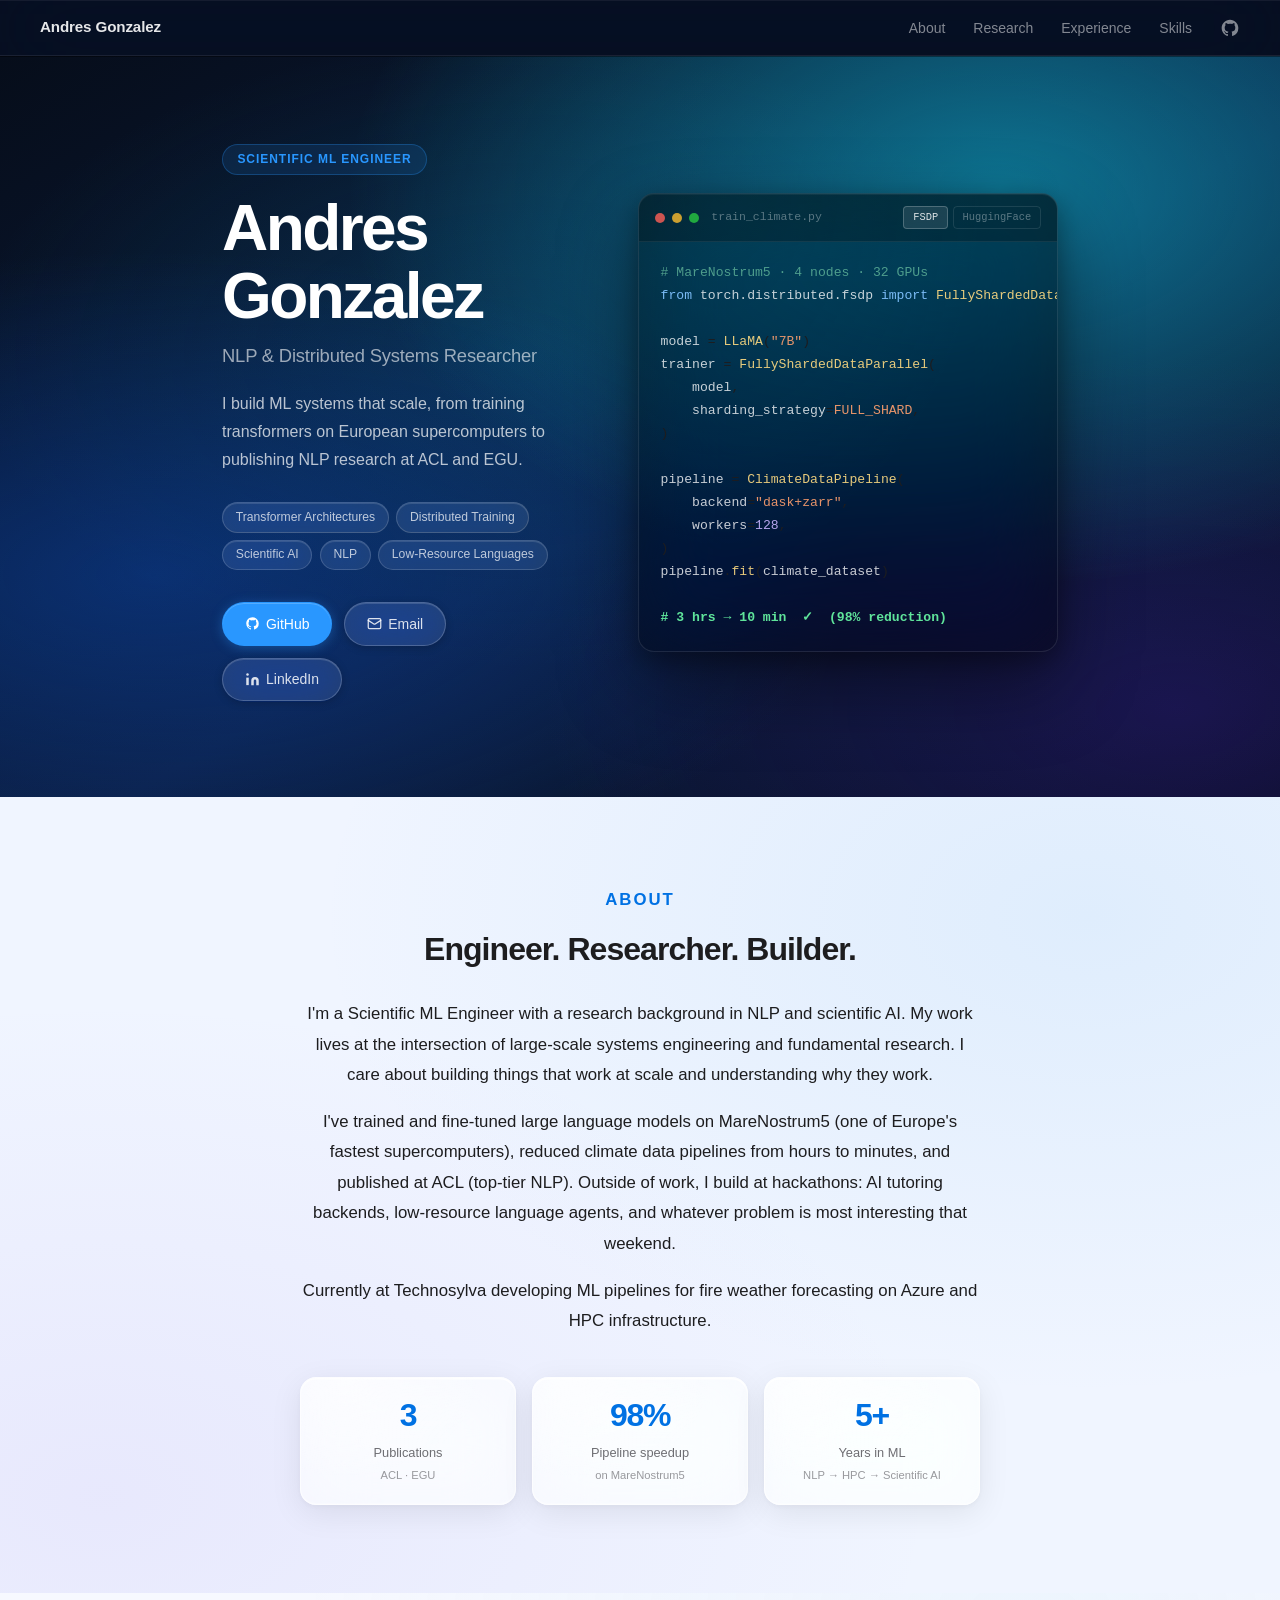
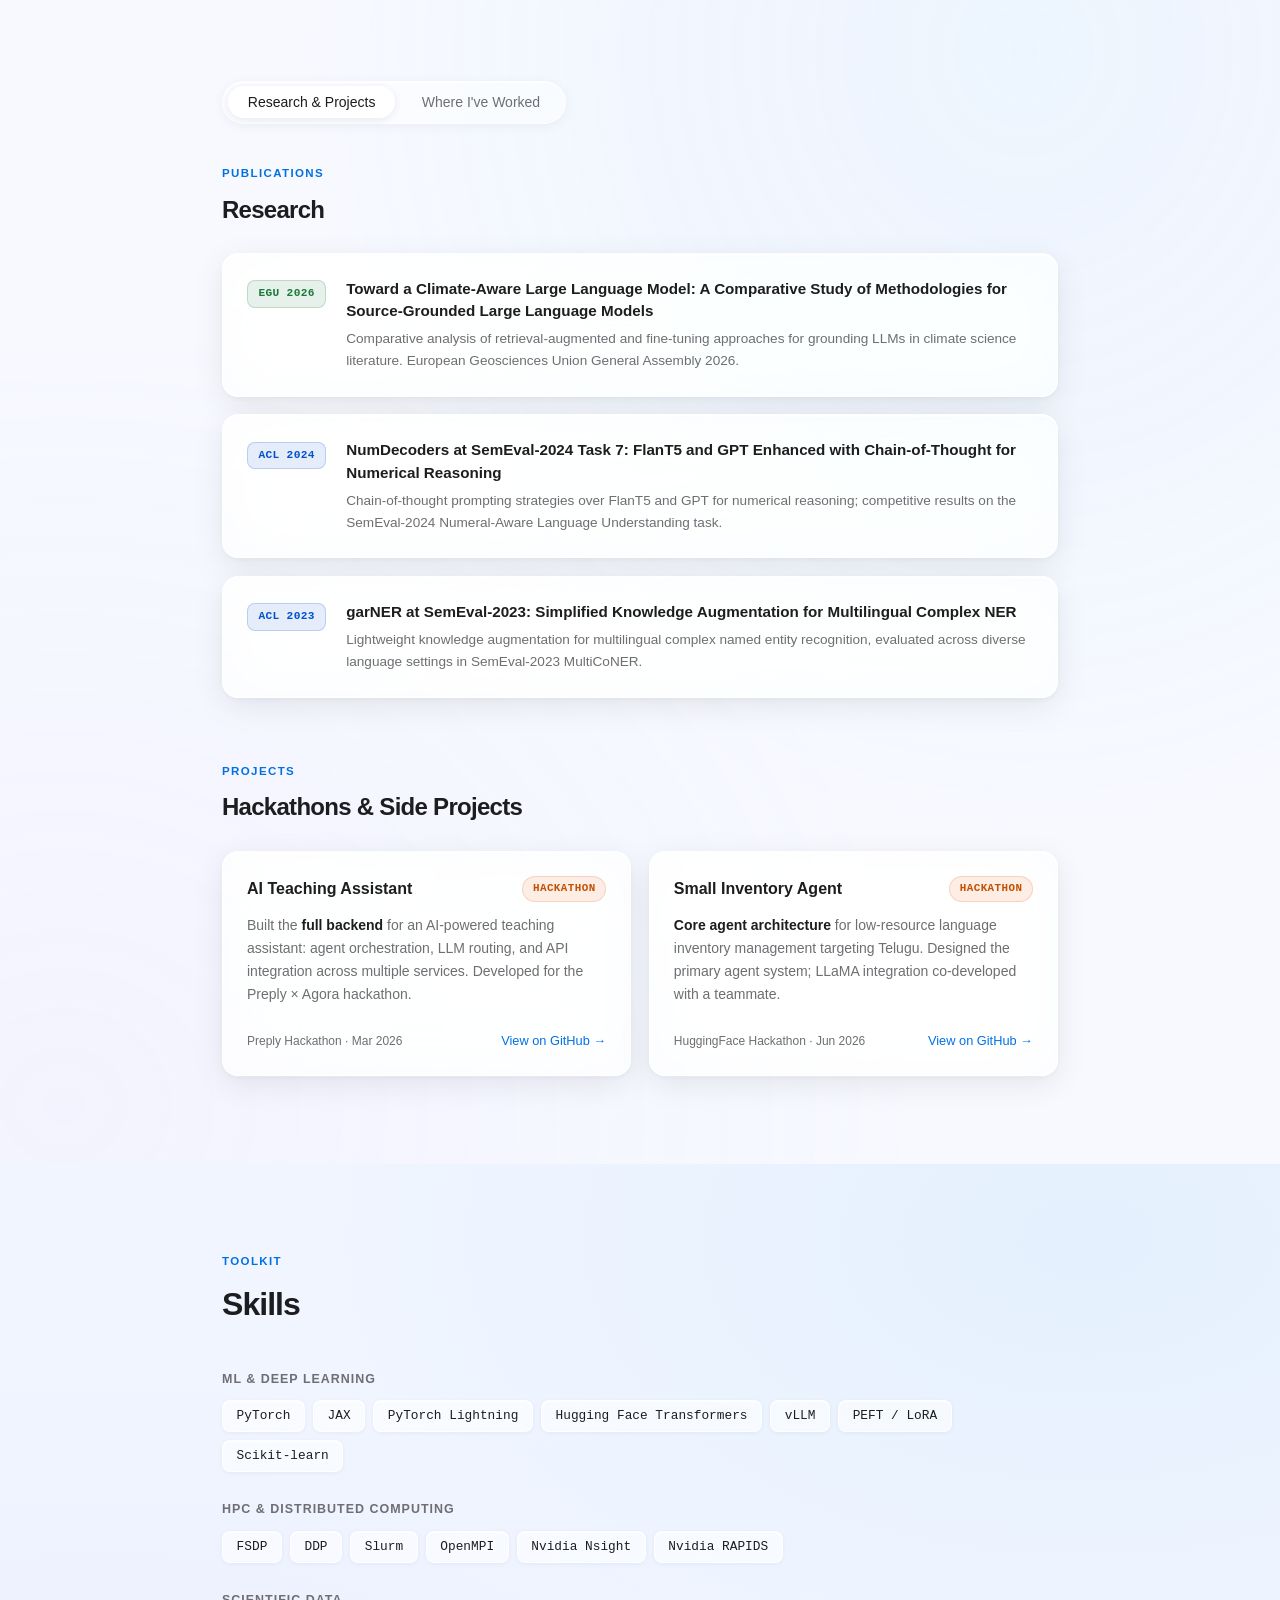
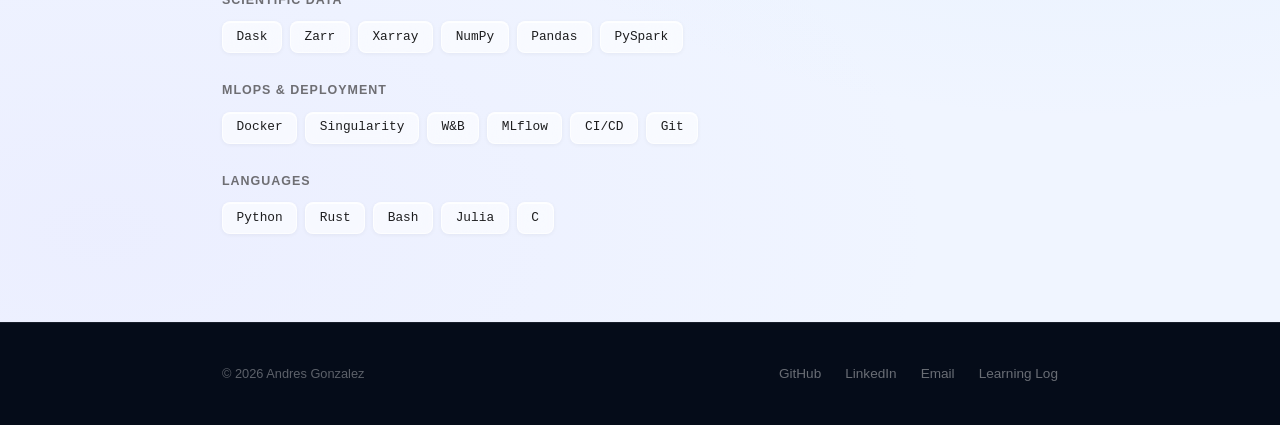
==== index.html @ e752443b "pushed files for newer version" ====
<!DOCTYPE html>
<html lang="en">
<head>
  <meta charset="UTF-8" />
  <meta name="viewport" content="width=device-width, initial-scale=1.0"/>
  <meta name="description" content="Andres Gonzalez, Scientific ML Engineer and NLP Researcher. Transformers, distributed training, and scientific AI."/>
  <title>Andres Gonzalez | ML Engineer &amp; Researcher</title>
  <link rel="stylesheet" href="style.css"/>
</head>
<body>

  <!-- Navigation -->
  <nav id="nav">
    <a href="#" class="nav-brand">Andres Gonzalez</a>
    <ul class="nav-links">
      <li class="hide-mobile"><a href="#about">About</a></li>
      <li class="hide-mobile"><a href="#work" data-tab-target="research">Research</a></li>
      <li class="hide-mobile"><a href="#work" data-tab-target="experience">Experience</a></li>
      <li class="hide-mobile"><a href="#skills">Skills</a></li>
      <li>
        <a href="https://github.com/Zappandy" class="nav-icon" target="_blank" rel="noopener" aria-label="GitHub">
          <svg width="20" height="20" viewBox="0 0 24 24" fill="currentColor" aria-hidden="true">
            <path d="M12 2C6.477 2 2 6.484 2 12.017c0 4.425 2.865 8.18 6.839 9.504.5.092.682-.217.682-.483 0-.237-.008-.868-.013-1.703-2.782.605-3.369-1.343-3.369-1.343-.454-1.158-1.11-1.466-1.11-1.466-.908-.62.069-.608.069-.608 1.003.07 1.531 1.032 1.531 1.032.892 1.53 2.341 1.088 2.91.832.092-.647.35-1.088.636-1.338-2.22-.253-4.555-1.113-4.555-4.951 0-1.093.39-1.988 1.029-2.688-.103-.253-.446-1.272.098-2.65 0 0 .84-.27 2.75 1.026A9.564 9.564 0 0112 6.844c.85.004 1.705.115 2.504.337 1.909-1.296 2.747-1.027 2.747-1.027.546 1.379.202 2.398.1 2.651.64.7 1.028 1.595 1.028 2.688 0 3.848-2.339 4.695-4.566 4.943.359.309.678.92.678 1.855 0 1.338-.012 2.419-.012 2.745 0 .268.18.58.688.482A10.019 10.019 0 0022 12.017C22 6.484 17.522 2 12 2z"/>
          </svg>
        </a>
      </li>
    </ul>
  </nav>

  <!-- Hero — dark, two-column -->
  <section id="hero">
    <div class="container">
      <div class="hero-inner">

        <!-- Left: text content -->
        <div class="hero-content">
          <p class="hero-eyebrow">Scientific ML Engineer</p>
          <h1 class="hero-name">Andres Gonzalez</h1>
          <p class="hero-title">NLP &amp; Distributed Systems Researcher</p>
          <p class="hero-tagline">
            I build ML systems that scale, from training transformers on European supercomputers to publishing NLP research at ACL and EGU.
          </p>
          <div class="interest-tags">
            <span class="interest">Transformer Architectures</span>
            <span class="interest">Distributed Training</span>
            <span class="interest">Scientific AI</span>
            <span class="interest">NLP</span>
            <span class="interest">Low-Resource Languages</span>
          </div>
          <div class="hero-cta">
            <a href="https://github.com/Zappandy" class="btn btn-primary" target="_blank" rel="noopener">
              <svg width="15" height="15" viewBox="0 0 24 24" fill="currentColor" aria-hidden="true">
                <path d="M12 2C6.477 2 2 6.484 2 12.017c0 4.425 2.865 8.18 6.839 9.504.5.092.682-.217.682-.483 0-.237-.008-.868-.013-1.703-2.782.605-3.369-1.343-3.369-1.343-.454-1.158-1.11-1.466-1.11-1.466-.908-.62.069-.608.069-.608 1.003.07 1.531 1.032 1.531 1.032.892 1.53 2.341 1.088 2.91.832.092-.647.35-1.088.636-1.338-2.22-.253-4.555-1.113-4.555-4.951 0-1.093.39-1.988 1.029-2.688-.103-.253-.446-1.272.098-2.65 0 0 .84-.27 2.75 1.026A9.564 9.564 0 0112 6.844c.85.004 1.705.115 2.504.337 1.909-1.296 2.747-1.027 2.747-1.027.546 1.379.202 2.398.1 2.651.64.7 1.028 1.595 1.028 2.688 0 3.848-2.339 4.695-4.566 4.943.359.309.678.92.678 1.855 0 1.338-.012 2.419-.012 2.745 0 .268.18.58.688.482A10.019 10.019 0 0022 12.017C22 6.484 17.522 2 12 2z"/>
              </svg>
              GitHub
            </a>
            <a href="mailto:nanoandres24@hotmail.com" class="btn btn-ghost">
              <svg width="15" height="15" viewBox="0 0 24 24" fill="none" stroke="currentColor" stroke-width="2" stroke-linecap="round" stroke-linejoin="round" aria-hidden="true">
                <rect x="2" y="4" width="20" height="16" rx="2"/>
                <path d="m22 7-8.97 5.7a1.94 1.94 0 0 1-2.06 0L2 7"/>
              </svg>
              Email
            </a>
            <a href="https://www.linkedin.com/in/andres-gonzalez-gongora-4b428613b/" class="btn btn-ghost">
              <svg width="15" height="15" viewBox="0 0 24 24" fill="currentColor" aria-hidden="true">
                <path d="M16 8a6 6 0 0 1 6 6v7h-4v-7a2 2 0 0 0-2-2 2 2 0 0 0-2 2v7h-4v-7a6 6 0 0 1 6-6z"/>
                <rect x="2" y="9" width="4" height="12"/>
                <circle cx="4" cy="4" r="2"/>
              </svg>
              LinkedIn
            </a>
          </div>
        </div>

        <!-- Right: swappable glass code card -->
        <div class="hero-code" aria-hidden="true">
          <div class="code-header">
            <span class="code-dot"></span>
            <span class="code-dot"></span>
            <span class="code-dot"></span>
            <span class="code-filename" id="code-fname">train_climate.py</span>
            <div class="code-switcher">
              <button class="code-tab active" data-snippet="fsdp">FSDP</button>
              <button class="code-tab" data-snippet="hf">HuggingFace</button>
            </div>
          </div>

          <!-- Snippet 1: FSDP distributed training -->
          <div class="code-body code-snippet" id="snippet-fsdp"><span class="c-comment"># MareNostrum5 · 4 nodes · 32 GPUs</span>
<span class="c-kw">from</span> <span class="c-base">torch.distributed.fsdp</span> <span class="c-kw">import</span> <span class="c-fn">FullyShardedDataParallel</span>

<span class="c-base">model</span> = <span class="c-fn">LLaMA</span>(<span class="c-str">"7B"</span>)
<span class="c-base">trainer</span> = <span class="c-fn">FullyShardedDataParallel</span>(
    <span class="c-base">model</span>,
    <span class="c-base">sharding_strategy</span>=<span class="c-str">FULL_SHARD</span>,
)

<span class="c-base">pipeline</span> = <span class="c-fn">ClimateDataPipeline</span>(
    <span class="c-base">backend</span>=<span class="c-str">"dask+zarr"</span>,
    <span class="c-base">workers</span>=<span class="c-num">128</span>,
)
<span class="c-base">pipeline</span>.<span class="c-fn">fit</span>(<span class="c-base">climate_dataset</span>)

<span class="c-metric"># 3 hrs → 10 min  ✓  (98% reduction)</span></div>

          <!-- Snippet 2: HuggingFace NLP fine-tuning -->
          <div class="code-body code-snippet" id="snippet-hf" style="display:none; opacity:0"><span class="c-comment"># SemEval-2024 · ACL 2024</span>
<span class="c-kw">from</span> <span class="c-base">transformers</span> <span class="c-kw">import</span> <span class="c-fn">T5ForConditionalGeneration</span>
<span class="c-kw">from</span> <span class="c-base">peft</span> <span class="c-kw">import</span> <span class="c-fn">LoraConfig</span>, <span class="c-fn">get_peft_model</span>

<span class="c-base">base</span> = <span class="c-fn">T5ForConditionalGeneration</span>.<span class="c-fn">from_pretrained</span>(
    <span class="c-str">"google/flan-t5-large"</span>
)
<span class="c-base">cfg</span> = <span class="c-fn">LoraConfig</span>(<span class="c-base">r</span>=<span class="c-num">16</span>, <span class="c-base">lora_alpha</span>=<span class="c-num">32</span>,
                 <span class="c-base">target_modules</span>=[<span class="c-str">"q"</span>, <span class="c-str">"v"</span>])
<span class="c-base">model</span> = <span class="c-fn">get_peft_model</span>(<span class="c-base">base</span>, <span class="c-base">cfg</span>)

<span class="c-base">trainer</span> = <span class="c-fn">Seq2SeqTrainer</span>(<span class="c-base">model</span>, <span class="c-base">args</span>, <span class="c-base">train</span>)
<span class="c-base">trainer</span>.<span class="c-fn">train</span>()

<span class="c-metric"># LoRA: -61% params, on-par accuracy  ✓</span></div>
        </div>

      </div>
    </div>
  </section>

  <!-- About (centered) -->
  <section id="about">
    <div class="container">
      <p class="section-label">About</p>
      <h2 class="section-title">Engineer. Researcher. Builder.</h2>
      <p>
        I'm a Scientific ML Engineer with a research background in NLP and scientific AI. My work lives at the intersection of large-scale systems engineering and fundamental research. I care about building things that work at scale and understanding why they work.
      </p>
      <p>
        I've trained and fine-tuned large language models on MareNostrum5 (one of Europe's fastest supercomputers), reduced climate data pipelines from hours to minutes, and published at ACL (top-tier NLP). Outside of work, I build at hackathons: AI tutoring backends, low-resource language agents, and whatever problem is most interesting that weekend.
      </p>
      <p>
        Currently at Technosylva developing ML pipelines for fire weather forecasting on Azure and HPC infrastructure.
      </p>

      <div class="stats-row">
        <div class="stat-card">
          <span class="stat-num">3</span>
          <span class="stat-label">Publications<small>ACL · EGU</small></span>
        </div>
        <div class="stat-card">
          <span class="stat-num">98%</span>
          <span class="stat-label">Pipeline speedup<small>on MareNostrum5</small></span>
        </div>
        <div class="stat-card">
          <span class="stat-num">5+</span>
          <span class="stat-label">Years in ML<small>NLP → HPC → Scientific AI</small></span>
        </div>
      </div>
    </div>
  </section>

  <!-- Main tabbed content: Research & Projects | Experience -->
  <section id="work">
    <div class="container">
      <div class="tab-bar">
        <button class="tab-btn active" data-tab="research">Research &amp; Projects</button>
        <button class="tab-btn" data-tab="experience">Where I've Worked</button>
      </div>

      <!-- Research & Projects tab -->
      <div class="tab-pane active" id="tab-research">

        <div class="sub-section">
          <p class="section-label">Publications</p>
          <h2 class="section-title">Research</h2>
          <div class="pub-list">

            <div class="pub-card">
              <span class="pub-venue venue-egu">EGU 2026</span>
              <div class="pub-content">
                <a class="pub-title" href="#" target="_blank" rel="noopener">
                  Toward a Climate-Aware Large Language Model: A Comparative Study of Methodologies for Source-Grounded Large Language Models
                </a>
                <p class="pub-summary">
                  Comparative analysis of retrieval-augmented and fine-tuning approaches for grounding LLMs in climate science literature. European Geosciences Union General Assembly 2026.
                </p>
              </div>
            </div>

            <div class="pub-card">
              <span class="pub-venue venue-acl">ACL 2024</span>
              <div class="pub-content">
                <a class="pub-title" href="https://aclanthology.org/2024.semeval-1.183/" target="_blank" rel="noopener">
                  NumDecoders at SemEval-2024 Task 7: FlanT5 and GPT Enhanced with Chain-of-Thought for Numerical Reasoning
                </a>
                <p class="pub-summary">
                  Chain-of-thought prompting strategies over FlanT5 and GPT for numerical reasoning; competitive results on the SemEval-2024 Numeral-Aware Language Understanding task.
                </p>
              </div>
            </div>

            <div class="pub-card">
              <span class="pub-venue venue-acl">ACL 2023</span>
              <div class="pub-content">
                <a class="pub-title" href="https://aclanthology.org/2023.semeval-1.114/" target="_blank" rel="noopener">
                  garNER at SemEval-2023: Simplified Knowledge Augmentation for Multilingual Complex NER
                </a>
                <p class="pub-summary">
                  Lightweight knowledge augmentation for multilingual complex named entity recognition, evaluated across diverse language settings in SemEval-2023 MultiCoNER.
                </p>
              </div>
            </div>

          </div>
        </div>

        <div class="sub-section">
          <p class="section-label">Projects</p>
          <h2 class="section-title">Hackathons &amp; Side Projects</h2>
          <div class="project-grid">

            <div class="project-card">
              <div class="project-header">
                <span class="project-name">AI Teaching Assistant</span>
                <span class="project-badge">Hackathon</span>
              </div>
              <p class="project-desc">
                Built the <strong>full backend</strong> for an AI-powered teaching assistant: agent orchestration, LLM routing, and API integration across multiple services. Developed for the Preply × Agora hackathon.
              </p>
              <div class="project-footer">
                <span class="project-event">Preply Hackathon · Mar 2026</span>
                <a href="https://github.com/summerdevlin46/preply_agora_hackathon" class="project-link" target="_blank" rel="noopener">
                  View on GitHub →
                </a>
              </div>
            </div>

            <div class="project-card">
              <div class="project-header">
                <span class="project-name">Small Inventory Agent</span>
                <span class="project-badge">Hackathon</span>
              </div>
              <p class="project-desc">
                <strong>Core agent architecture</strong> for low-resource language inventory management targeting Telugu. Designed the primary agent system; LLaMA integration co-developed with a teammate.
              </p>
              <div class="project-footer">
                <span class="project-event">HuggingFace Hackathon · Jun 2026</span>
                <a href="https://github.com/Zappandy/Small_Inventory_Agent" class="project-link" target="_blank" rel="noopener">
                  View on GitHub →
                </a>
              </div>
            </div>

          </div>
        </div>

      </div>

      <!-- Experience tab -->
      <div class="tab-pane" id="tab-experience">
        <p class="section-label">Experience</p>
        <h2 class="section-title">Where I've worked</h2>
        <div class="exp-list">

          <div class="exp-card">
            <div class="exp-header">
              <span class="exp-company">Technosylva</span>
              <span class="exp-dates">May 2026 – Present</span>
            </div>
            <div class="exp-role">Scientific ML Engineer</div>
            <div class="exp-location">Barcelona, Spain (Remote)</div>
            <ul class="exp-bullets">
              <li>Developing ML pipelines for fire weather forecasting on cloud (Azure) and HPC infrastructure.</li>
            </ul>
          </div>

          <div class="exp-card">
            <div class="exp-header">
              <span class="exp-company">Barcelona Supercomputing Center</span>
              <span class="exp-dates">Feb 2024 – May 2026</span>
            </div>
            <div class="exp-role">Research ML Engineer II (Fellow)</div>
            <div class="exp-location">Barcelona, Spain</div>
            <ul class="exp-bullets">
              <li>Developed a graph-based transformer with a modular, Pydantic-validated pipeline for temporal prediction, emphasising reproducible DAG-structured workflows and systematic experimentation.</li>
              <li>Architected terabyte-scale climate data engineering pipeline (Dask, Zarr, OpenMPI) as technical lead, reducing I/O processing time from <strong>3 hours to 10 minutes</strong>.</li>
              <li>Optimized LLaMA-7B fine-tuning using FSDP across a 4-node multi-GPU cluster; profiled with Nvidia Nsight and PyTorch Profiler to resolve inter-node communication bottlenecks.</li>
              <li>Deployed and benchmarked state-of-the-art weather AI models (GraphCast, PanguWeather, AIFS, NeuralGCM) on MareNostrum5; cut evaluation time from <strong>5 hours to 7 minutes</strong> (98% reduction) via Zarr store templates and Slurm array parallelization.</li>
            </ul>
          </div>

          <div class="exp-card">
            <div class="exp-header">
              <span class="exp-company">Orange Innovation Labs (Orange S.A.)</span>
              <span class="exp-dates">Mar 2023 – Nov 2023</span>
            </div>
            <div class="exp-role">R&amp;D ML &amp; NLP Engineer</div>
            <div class="exp-location">Lannion, France</div>
            <ul class="exp-bullets">
              <li>Built NLU/NLG pipeline for a virtual assistant using encoder-decoder transformers for dialogue state tracking, intent recognition, and QA in customer service applications.</li>
              <li>Researched graph-enhanced T5 architectures, integrating RGCN and GAT layers via structural adapters to capture conversational context through dialogue graphs.</li>
              <li>Benchmarked LoRA vs. full fine-tuning for T5-based dialogue systems using CodeCarbon API to quantify energy, cost, and carbon footprint trade-offs.</li>
            </ul>
          </div>

          <div class="exp-card">
            <div class="exp-header">
              <span class="exp-company">University of Malta</span>
              <span class="exp-dates">Nov 2021 – Nov 2022</span>
            </div>
            <div class="exp-role">NLP Research Engineer</div>
            <div class="exp-location">Msida, Malta</div>
            <ul class="exp-bullets">
              <li>Pretrained multilingual BERT on under-resourced languages (Maltese, Faroese) via masked language modeling, achieving strong zero-shot transfer on POS tagging without language-specific fine-tuning.</li>
            </ul>
          </div>

        </div>
      </div>

    </div>
  </section>

  <!-- Skills -->
  <section id="skills">
    <div class="container">
      <p class="section-label">Toolkit</p>
      <h2 class="section-title">Skills</h2>
      <div class="skills-grid">

        <div class="skill-group">
          <p class="skill-group-label">ML &amp; Deep Learning</p>
          <div class="skill-tags">
            <span class="tag">PyTorch</span>
            <span class="tag">JAX</span>
            <span class="tag">PyTorch Lightning</span>
            <span class="tag">Hugging Face Transformers</span>
            <span class="tag">vLLM</span>
            <span class="tag">PEFT / LoRA</span>
            <span class="tag">Scikit-learn</span>
          </div>
        </div>

        <div class="skill-group">
          <p class="skill-group-label">HPC &amp; Distributed Computing</p>
          <div class="skill-tags">
            <span class="tag">FSDP</span>
            <span class="tag">DDP</span>
            <span class="tag">Slurm</span>
            <span class="tag">OpenMPI</span>
            <span class="tag">Nvidia Nsight</span>
            <span class="tag">Nvidia RAPIDS</span>
          </div>
        </div>

        <div class="skill-group">
          <p class="skill-group-label">Scientific Data</p>
          <div class="skill-tags">
            <span class="tag">Dask</span>
            <span class="tag">Zarr</span>
            <span class="tag">Xarray</span>
            <span class="tag">NumPy</span>
            <span class="tag">Pandas</span>
            <span class="tag">PySpark</span>
          </div>
        </div>

        <div class="skill-group">
          <p class="skill-group-label">MLOps &amp; Deployment</p>
          <div class="skill-tags">
            <span class="tag">Docker</span>
            <span class="tag">Singularity</span>
            <span class="tag">W&amp;B</span>
            <span class="tag">MLflow</span>
            <span class="tag">CI/CD</span>
            <span class="tag">Git</span>
          </div>
        </div>

        <div class="skill-group">
          <p class="skill-group-label">Languages</p>
          <div class="skill-tags">
            <span class="tag">Python</span>
            <span class="tag">Rust</span>
            <span class="tag">Bash</span>
            <span class="tag">Julia</span>
            <span class="tag">C</span>
          </div>
        </div>

      </div>
    </div>
  </section>

  <!-- Footer -->
  <footer>
    <div class="container">
      <div class="footer-inner">
        <p class="footer-copy">© 2026 Andres Gonzalez</p>
        <div class="footer-links">
          <a href="https://github.com/Zappandy" target="_blank" rel="noopener">GitHub</a>
          <a href="https://www.linkedin.com/in/andres-gonzalez-gongora-4b428613b/">LinkedIn</a>
          <a href="mailto:nanoandres24@hotmail.com">Email</a>
          <a href="learning/index.html">Learning Log</a>
        </div>
      </div>
    </div>
  </footer>

  <script>
    // Sticky nav shadow
    const nav = document.getElementById('nav');
    window.addEventListener('scroll', () => {
      nav.classList.toggle('scrolled', window.scrollY > 10);
    }, { passive: true });

    // Section tab switching
    document.querySelectorAll('.tab-btn').forEach(btn => {
      btn.addEventListener('click', () => {
        const target = btn.dataset.tab;
        document.querySelectorAll('.tab-btn').forEach(b => b.classList.remove('active'));
        document.querySelectorAll('.tab-pane').forEach(p => p.classList.remove('active'));
        btn.classList.add('active');
        document.getElementById('tab-' + target).classList.add('active');
      });
    });

    // Nav deep-links into a specific tab
    document.querySelectorAll('[data-tab-target]').forEach(link => {
      link.addEventListener('click', e => {
        e.preventDefault();
        const tabName = link.dataset.tabTarget;
        const btn = document.querySelector(`.tab-btn[data-tab="${tabName}"]`);
        if (btn) btn.click();
        document.getElementById('work').scrollIntoView({ behavior: 'smooth' });
      });
    });

    // Code card snippet switcher
    const filenames = { fsdp: 'train_climate.py', hf: 'finetune_t5.py' };
    document.querySelectorAll('.code-tab').forEach(btn => {
      btn.addEventListener('click', () => {
        if (btn.classList.contains('active')) return;
        const target = btn.dataset.snippet;
        const current = document.querySelector('.code-snippet:not([style*="display: none"]):not([style*="display:none"])');

        // Fade out current
        if (current) { current.style.opacity = '0'; }

        document.querySelectorAll('.code-tab').forEach(b => b.classList.remove('active'));
        btn.classList.add('active');
        document.getElementById('code-fname').textContent = filenames[target];

        setTimeout(() => {
          document.querySelectorAll('.code-snippet').forEach(s => {
            s.style.display = 'none';
            s.style.opacity = '0';
          });
          const next = document.getElementById('snippet-' + target);
          next.style.display = 'block';
          requestAnimationFrame(() => {
            requestAnimationFrame(() => { next.style.opacity = '1'; });
          });
        }, 160);
      });
    });
  </script>

</body>
</html>
---- style.css ----
/* ============================================================
   Design tokens
   ============================================================ */
:root {
  --text: #1d1d1f;
  --muted: #6e6e73;
  --accent: #2997ff;
  --accent-dark: #0071e3;
  --border-light: rgba(255, 255, 255, 0.55);
  --font: -apple-system, BlinkMacSystemFont, "Segoe UI", Roboto, sans-serif;
  --mono: "SF Mono", "Fira Code", "Fira Mono", monospace;
  --radius: 16px;
  --radius-pill: 980px;
  --max-w: 900px;
  --nav-h: 56px;

  /* Liquid Glass — light context */
  --glass-bg: rgba(255, 255, 255, 0.58);
  --glass-border: rgba(255, 255, 255, 0.65);
  --glass-blur: blur(32px) saturate(180%) brightness(1.04);
  --glass-shadow:
    0 8px 32px rgba(0, 0, 0, 0.08),
    0 2px 6px rgba(0, 0, 0, 0.04),
    inset 0 1.5px 0 rgba(255, 255, 255, 0.85),
    inset 0 -1px 0 rgba(255, 255, 255, 0.25);
  --glass-shadow-hover:
    0 16px 48px rgba(0, 0, 0, 0.12),
    0 4px 12px rgba(0, 0, 0, 0.06),
    inset 0 1.5px 0 rgba(255, 255, 255, 0.9),
    inset 0 -1px 0 rgba(255, 255, 255, 0.3);
}

/* ============================================================
   Reset
   ============================================================ */
*, *::before, *::after {
  box-sizing: border-box;
  margin: 0;
  padding: 0;
}

html {
  scroll-behavior: smooth;
  scroll-padding-top: calc(var(--nav-h) + 1.5rem);
}

body {
  font-family: var(--font);
  color: var(--text);
  background: #060d1a;
  line-height: 1.6;
  -webkit-font-smoothing: antialiased;
}

/* ============================================================
   Navigation — dark glass
   ============================================================ */
nav {
  position: sticky;
  top: 0;
  z-index: 200;
  height: var(--nav-h);
  display: flex;
  align-items: center;
  justify-content: space-between;
  padding: 0 2.5rem;
  background: rgba(8, 16, 36, 0.7);
  backdrop-filter: blur(40px) saturate(180%) brightness(1.1);
  -webkit-backdrop-filter: blur(40px) saturate(180%) brightness(1.1);
  border-bottom: 1px solid rgba(255, 255, 255, 0.08);
  box-shadow:
    0 1px 0 rgba(0, 0, 0, 0.4),
    inset 0 1px 0 rgba(255, 255, 255, 0.06);
  transition: box-shadow 0.3s;
}

nav.scrolled {
  box-shadow:
    0 8px 32px rgba(0, 0, 0, 0.4),
    inset 0 1px 0 rgba(255, 255, 255, 0.07);
}

.nav-brand {
  font-size: 0.95rem;
  font-weight: 600;
  color: rgba(255, 255, 255, 0.9);
  text-decoration: none;
  letter-spacing: -0.01em;
}

.nav-links {
  display: flex;
  align-items: center;
  gap: 1.75rem;
  list-style: none;
}

.nav-links a {
  font-size: 0.875rem;
  color: rgba(255, 255, 255, 0.5);
  text-decoration: none;
  transition: color 0.2s;
}

.nav-links a:hover {
  color: rgba(255, 255, 255, 0.9);
}

.nav-icon {
  display: flex;
  align-items: center;
  color: rgba(255, 255, 255, 0.5);
  transition: color 0.2s;
}

.nav-icon:hover {
  color: rgba(255, 255, 255, 0.9);
}

/* ============================================================
   Layout helpers
   ============================================================ */
.container {
  max-width: var(--max-w);
  margin: 0 auto;
  padding: 0 2rem;
}

section {
  padding: 5.5rem 0;
}

.section-label {
  font-size: 0.72rem;
  font-weight: 600;
  text-transform: uppercase;
  letter-spacing: 0.12em;
  color: var(--accent);
  margin-bottom: 0.5rem;
}

.section-title {
  font-size: 2rem;
  font-weight: 700;
  letter-spacing: -0.03em;
  color: var(--text);
  margin-bottom: 2.5rem;
}

/* ============================================================
   Hero — dark, iOS 26 wallpaper aesthetic, two-column
   ============================================================ */
#hero {
  padding: 5.5rem 0 6rem;
  position: relative;
  overflow: hidden;
  background:
    radial-gradient(ellipse at 78% 18%, rgba(14, 164, 192, 0.65) 0%, transparent 46%),
    radial-gradient(ellipse at 12% 70%, rgba(10, 70, 170, 0.5) 0%, transparent 44%),
    radial-gradient(ellipse at 92% 88%, rgba(60, 30, 160, 0.35) 0%, transparent 38%),
    radial-gradient(ellipse at 40% 40%, rgba(8, 100, 140, 0.3) 0%, transparent 50%),
    linear-gradient(150deg, #060d1a 0%, #0c1e42 55%, #060d1a 100%);
}

.hero-inner {
  display: grid;
  grid-template-columns: 1fr 420px;
  gap: 4rem;
  align-items: center;
}

.hero-content {
  text-align: left;
}

.hero-eyebrow {
  display: inline-flex;
  align-items: center;
  gap: 0.4rem;
  font-size: 0.75rem;
  font-weight: 600;
  color: var(--accent);
  letter-spacing: 0.08em;
  text-transform: uppercase;
  padding: 0.3rem 0.9rem;
  background: rgba(41, 151, 255, 0.12);
  border: 1px solid rgba(41, 151, 255, 0.28);
  border-radius: var(--radius-pill);
  backdrop-filter: blur(12px);
  -webkit-backdrop-filter: blur(12px);
  margin-bottom: 1.25rem;
}

.hero-name {
  font-size: clamp(2.6rem, 5.5vw, 4rem);
  font-weight: 800;
  letter-spacing: -0.04em;
  line-height: 1.06;
  color: #ffffff;
  margin-bottom: 0.65rem;
}

.hero-title {
  font-size: 1.15rem;
  font-weight: 400;
  color: rgba(255, 255, 255, 0.6);
  margin-bottom: 1.25rem;
  letter-spacing: -0.01em;
}

.hero-tagline {
  font-size: 1rem;
  color: rgba(255, 255, 255, 0.72);
  max-width: 480px;
  margin-bottom: 1.75rem;
  line-height: 1.75;
}

/* Research interest tags — glass on dark */
.interest-tags {
  display: flex;
  flex-wrap: wrap;
  gap: 0.45rem;
  margin-bottom: 2rem;
}

.interest {
  display: inline-block;
  padding: 0.28rem 0.8rem;
  background: rgba(255, 255, 255, 0.09);
  border: 1px solid rgba(255, 255, 255, 0.16);
  border-radius: var(--radius-pill);
  backdrop-filter: blur(16px) saturate(140%);
  -webkit-backdrop-filter: blur(16px) saturate(140%);
  box-shadow: inset 0 1px 0 rgba(255, 255, 255, 0.12);
  font-size: 0.76rem;
  color: rgba(255, 255, 255, 0.72);
  font-weight: 500;
  transition: all 0.2s;
}

.interest:hover {
  background: rgba(255, 255, 255, 0.15);
  color: rgba(255, 255, 255, 0.95);
  border-color: rgba(255, 255, 255, 0.28);
}

/* Hero CTA */
.hero-cta {
  display: flex;
  flex-wrap: wrap;
  gap: 0.75rem;
  align-items: center;
}

/* ============================================================
   Code card (hero right column)
   ============================================================ */
.hero-code {
  position: relative;
  background: rgba(0, 0, 0, 0.45);
  backdrop-filter: blur(40px) saturate(150%);
  -webkit-backdrop-filter: blur(40px) saturate(150%);
  border: 1px solid rgba(255, 255, 255, 0.1);
  border-radius: var(--radius);
  overflow: hidden;
  box-shadow:
    0 32px 80px rgba(0, 0, 0, 0.45),
    0 8px 24px rgba(0, 0, 0, 0.3),
    inset 0 1px 0 rgba(255, 255, 255, 0.08);
}

.hero-code::before {
  content: '';
  position: absolute;
  inset: 0;
  background: radial-gradient(ellipse at 20% 0%, rgba(14, 164, 192, 0.12) 0%, transparent 55%);
  pointer-events: none;
}

.code-header {
  display: flex;
  align-items: center;
  gap: 0.45rem;
  padding: 0.75rem 1rem;
  border-bottom: 1px solid rgba(255, 255, 255, 0.07);
  background: rgba(0, 0, 0, 0.25);
  position: relative;
  z-index: 1;
}

.code-dot {
  width: 10px;
  height: 10px;
  border-radius: 50%;
}

.code-dot:nth-child(1) { background: rgba(255, 95, 87, 0.8); }
.code-dot:nth-child(2) { background: rgba(255, 189, 46, 0.8); }
.code-dot:nth-child(3) { background: rgba(40, 200, 64, 0.8); }

.code-filename {
  font-family: var(--mono);
  font-size: 0.72rem;
  color: rgba(255, 255, 255, 0.35);
  margin-left: 0.3rem;
  transition: opacity 0.16s ease;
}

.code-switcher {
  margin-left: auto;
  display: flex;
  gap: 0.3rem;
}

.code-tab {
  padding: 0.18rem 0.55rem;
  border: 1px solid rgba(255, 255, 255, 0.1);
  background: transparent;
  color: rgba(255, 255, 255, 0.35);
  font-family: var(--mono);
  font-size: 0.65rem;
  border-radius: 4px;
  cursor: pointer;
  transition: all 0.18s ease;
  line-height: 1.5;
}

.code-tab:hover {
  color: rgba(255, 255, 255, 0.65);
  border-color: rgba(255, 255, 255, 0.2);
}

.code-tab.active {
  background: rgba(255, 255, 255, 0.1);
  color: rgba(255, 255, 255, 0.85);
  border-color: rgba(255, 255, 255, 0.22);
}

.code-snippet {
  transition: opacity 0.16s ease;
}

.code-body {
  padding: 1.25rem 1.35rem 1.35rem;
  font-family: var(--mono);
  font-size: 0.82rem;
  line-height: 1.75;
  white-space: pre;
  overflow-x: auto;
  position: relative;
  z-index: 1;
}

.c-comment { color: rgba(120, 210, 170, 0.65); }
.c-kw      { color: rgba(130, 195, 255, 0.95); }
.c-fn      { color: rgba(255, 220, 130, 0.9); }
.c-str     { color: rgba(255, 160, 110, 0.9); }
.c-num     { color: rgba(200, 180, 255, 0.9); }
.c-base    { color: rgba(255, 255, 255, 0.78); }
.c-metric  { color: rgba(100, 240, 160, 0.95); font-weight: 600; }

/* ============================================================
   Buttons
   ============================================================ */
.btn {
  display: inline-flex;
  align-items: center;
  gap: 0.4rem;
  padding: 0.6rem 1.35rem;
  border-radius: var(--radius-pill);
  font-size: 0.875rem;
  font-weight: 500;
  text-decoration: none;
  transition: all 0.22s cubic-bezier(0.34, 1.2, 0.64, 1);
  cursor: pointer;
}

.btn-primary {
  background: var(--accent);
  color: #ffffff;
  border: 1px solid rgba(41, 151, 255, 0.5);
  box-shadow:
    0 2px 12px rgba(41, 151, 255, 0.35),
    inset 0 1px 0 rgba(255, 255, 255, 0.2);
}

.btn-primary:hover {
  background: #3aa3ff;
  box-shadow:
    0 6px 20px rgba(41, 151, 255, 0.45),
    inset 0 1px 0 rgba(255, 255, 255, 0.25);
  transform: translateY(-1px);
}

.btn-ghost {
  background: rgba(255, 255, 255, 0.1);
  border: 1px solid rgba(255, 255, 255, 0.2);
  color: rgba(255, 255, 255, 0.85);
  backdrop-filter: blur(20px) saturate(160%);
  -webkit-backdrop-filter: blur(20px) saturate(160%);
  box-shadow:
    0 2px 8px rgba(0, 0, 0, 0.2),
    inset 0 1px 0 rgba(255, 255, 255, 0.14);
}

.btn-ghost:hover {
  background: rgba(255, 255, 255, 0.18);
  border-color: rgba(255, 255, 255, 0.32);
  transform: translateY(-1px);
}

/* ============================================================
   About — light section, centered
   ============================================================ */
#about {
  text-align: center;
  background:
    radial-gradient(ellipse at 85% 15%, rgba(99, 179, 237, 0.12) 0%, transparent 50%),
    radial-gradient(ellipse at 8% 88%, rgba(159, 122, 234, 0.1) 0%, transparent 50%),
    #f0f5ff;
}

#about .section-label {
  color: var(--accent-dark);
}

#about .section-title {
  margin-bottom: 1.5rem;
}

#about p {
  font-size: 1.05rem;
  line-height: 1.82;
  color: var(--text);
  max-width: 680px;
  margin-left: auto;
  margin-right: auto;
}

#about p + p {
  margin-top: 1rem;
}

/* Stats row */
.stats-row {
  display: grid;
  grid-template-columns: repeat(3, 1fr);
  gap: 1rem;
  margin-top: 2.5rem;
  max-width: 680px;
  margin-left: auto;
  margin-right: auto;
}

.stat-card {
  position: relative;
  overflow: hidden;
  background: var(--glass-bg);
  backdrop-filter: var(--glass-blur);
  -webkit-backdrop-filter: var(--glass-blur);
  border: 1px solid var(--glass-border);
  border-radius: var(--radius);
  box-shadow: var(--glass-shadow);
  padding: 1.25rem 1rem;
  text-align: center;
  transition: box-shadow 0.3s ease, transform 0.3s cubic-bezier(0.34, 1.2, 0.64, 1);
}

.stat-card::before {
  content: '';
  position: absolute;
  inset: 0;
  background: radial-gradient(ellipse at 20% 0%, rgba(255, 255, 255, 0.55) 0%, transparent 55%);
  pointer-events: none;
  border-radius: inherit;
}

.stat-card:hover {
  box-shadow: var(--glass-shadow-hover);
  transform: translateY(-2px);
}

.stat-card > * { position: relative; z-index: 1; }

.stat-num {
  display: block;
  font-size: 2rem;
  font-weight: 800;
  letter-spacing: -0.04em;
  color: var(--accent-dark);
  line-height: 1.1;
  margin-bottom: 0.4rem;
}

.stat-label {
  font-size: 0.8rem;
  color: var(--muted);
  line-height: 1.45;
}

.stat-label small {
  display: block;
  font-size: 0.7rem;
  color: rgba(110, 110, 115, 0.7);
  margin-top: 0.15rem;
}

/* ============================================================
   Tabs
   ============================================================ */
#work {
  background:
    radial-gradient(ellipse at 80% 5%, rgba(144, 205, 244, 0.1) 0%, transparent 50%),
    radial-gradient(ellipse at 5% 95%, rgba(196, 181, 253, 0.08) 0%, transparent 50%),
    #f7f9ff;
}

#work .section-label {
  color: var(--accent-dark);
}

.tab-bar {
  display: flex;
  gap: 0.4rem;
  margin-bottom: 2.5rem;
  background: rgba(255, 255, 255, 0.5);
  backdrop-filter: blur(20px) saturate(160%);
  -webkit-backdrop-filter: blur(20px) saturate(160%);
  border: 1px solid rgba(255, 255, 255, 0.65);
  border-radius: var(--radius-pill);
  padding: 0.3rem;
  box-shadow:
    0 2px 12px rgba(0, 0, 0, 0.05),
    inset 0 1px 0 rgba(255, 255, 255, 0.85);
  width: fit-content;
}

.tab-btn {
  padding: 0.5rem 1.25rem;
  border: none;
  background: transparent;
  font-family: var(--font);
  font-size: 0.875rem;
  font-weight: 500;
  color: var(--muted);
  cursor: pointer;
  border-radius: var(--radius-pill);
  transition: all 0.22s cubic-bezier(0.34, 1.2, 0.64, 1);
}

.tab-btn:hover {
  color: var(--text);
}

.tab-btn.active {
  background: rgba(255, 255, 255, 0.88);
  color: var(--text);
  box-shadow:
    0 2px 8px rgba(0, 0, 0, 0.08),
    inset 0 1px 0 rgba(255, 255, 255, 0.95);
}

.tab-pane { display: none; }
.tab-pane.active { display: block; }

.sub-section { margin-bottom: 4rem; }
.sub-section:last-child { margin-bottom: 0; }
.sub-section .section-title { font-size: 1.5rem; margin-bottom: 1.5rem; }

/* ============================================================
   Shared glass card base
   ============================================================ */
.glass-card {
  position: relative;
  overflow: hidden;
  background: var(--glass-bg);
  backdrop-filter: var(--glass-blur);
  -webkit-backdrop-filter: var(--glass-blur);
  border: 1px solid var(--glass-border);
  border-radius: var(--radius);
  box-shadow: var(--glass-shadow);
  transition: box-shadow 0.3s ease, transform 0.3s cubic-bezier(0.34, 1.2, 0.64, 1);
}

.glass-card::before {
  content: '';
  position: absolute;
  inset: 0;
  background: radial-gradient(ellipse at 18% 0%, rgba(255, 255, 255, 0.5) 0%, transparent 52%);
  pointer-events: none;
  border-radius: inherit;
}

.glass-card:hover {
  box-shadow: var(--glass-shadow-hover);
  transform: translateY(-2px);
}

.glass-card > * { position: relative; z-index: 1; }

/* ============================================================
   Experience cards
   ============================================================ */
.exp-list {
  display: flex;
  flex-direction: column;
  gap: 1.25rem;
}

.exp-card {
  position: relative;
  overflow: hidden;
  background: var(--glass-bg);
  backdrop-filter: var(--glass-blur);
  -webkit-backdrop-filter: var(--glass-blur);
  border: 1px solid var(--glass-border);
  border-radius: var(--radius);
  box-shadow: var(--glass-shadow);
  padding: 1.75rem;
  transition: box-shadow 0.3s ease, transform 0.3s cubic-bezier(0.34, 1.2, 0.64, 1);
}

.exp-card::before {
  content: '';
  position: absolute;
  inset: 0;
  background: radial-gradient(ellipse at 18% 0%, rgba(255, 255, 255, 0.5) 0%, transparent 52%);
  pointer-events: none;
  border-radius: inherit;
}

.exp-card:hover {
  box-shadow: var(--glass-shadow-hover);
  transform: translateY(-2px);
}

.exp-card > * { position: relative; z-index: 1; }

.exp-header {
  display: flex;
  justify-content: space-between;
  align-items: flex-start;
  gap: 1rem;
  margin-bottom: 0.2rem;
}

.exp-company {
  font-size: 1rem;
  font-weight: 700;
  color: var(--text);
}

.exp-dates {
  font-size: 0.78rem;
  color: var(--muted);
  font-family: var(--mono);
  white-space: nowrap;
  padding-top: 0.1rem;
}

.exp-role {
  font-size: 0.9rem;
  color: var(--accent-dark);
  font-weight: 500;
  margin-bottom: 0.15rem;
}

.exp-location {
  font-size: 0.8rem;
  color: var(--muted);
  margin-bottom: 1rem;
}

.exp-bullets {
  list-style: none;
  display: flex;
  flex-direction: column;
  gap: 0.5rem;
}

.exp-bullets li {
  font-size: 0.9rem;
  line-height: 1.65;
  color: var(--text);
  padding-left: 1.1rem;
  position: relative;
}

.exp-bullets li::before {
  content: "›";
  position: absolute;
  left: 0;
  color: var(--accent-dark);
  font-weight: 700;
}

/* ============================================================
   Publication cards
   ============================================================ */
.pub-list {
  display: flex;
  flex-direction: column;
  gap: 1.1rem;
}

.pub-card {
  position: relative;
  overflow: hidden;
  background: var(--glass-bg);
  backdrop-filter: var(--glass-blur);
  -webkit-backdrop-filter: var(--glass-blur);
  border: 1px solid var(--glass-border);
  border-radius: var(--radius);
  box-shadow: var(--glass-shadow);
  padding: 1.5rem;
  display: flex;
  gap: 1.25rem;
  align-items: flex-start;
  transition: box-shadow 0.3s ease, transform 0.3s cubic-bezier(0.34, 1.2, 0.64, 1);
}

.pub-card::before {
  content: '';
  position: absolute;
  inset: 0;
  background: radial-gradient(ellipse at 18% 0%, rgba(255, 255, 255, 0.5) 0%, transparent 52%);
  pointer-events: none;
  border-radius: inherit;
}

.pub-card:hover {
  box-shadow: var(--glass-shadow-hover);
  transform: translateY(-2px);
}

.pub-card > * { position: relative; z-index: 1; }

.pub-venue {
  flex-shrink: 0;
  padding: 0.3rem 0.65rem;
  border-radius: 8px;
  font-size: 0.7rem;
  font-weight: 700;
  font-family: var(--mono);
  letter-spacing: 0.03em;
  text-transform: uppercase;
  line-height: 1.4;
  margin-top: 0.15rem;
  backdrop-filter: blur(8px);
  -webkit-backdrop-filter: blur(8px);
}

.venue-acl {
  background: rgba(0, 82, 204, 0.1);
  color: #0052cc;
  border: 1px solid rgba(0, 82, 204, 0.2);
}

.venue-egu {
  background: rgba(26, 122, 58, 0.1);
  color: #1a7a3a;
  border: 1px solid rgba(26, 122, 58, 0.2);
}

.pub-title {
  font-size: 0.95rem;
  font-weight: 600;
  color: var(--text);
  line-height: 1.45;
  margin-bottom: 0.4rem;
  text-decoration: none;
  display: block;
  transition: color 0.2s;
}

.pub-title:hover { color: var(--accent-dark); }

.pub-summary {
  font-size: 0.85rem;
  color: var(--muted);
  line-height: 1.6;
}

/* ============================================================
   Project cards
   ============================================================ */
.project-grid {
  display: grid;
  grid-template-columns: repeat(auto-fit, minmax(300px, 1fr));
  gap: 1.1rem;
}

.project-card {
  position: relative;
  overflow: hidden;
  background: var(--glass-bg);
  backdrop-filter: var(--glass-blur);
  -webkit-backdrop-filter: var(--glass-blur);
  border: 1px solid var(--glass-border);
  border-radius: var(--radius);
  box-shadow: var(--glass-shadow);
  padding: 1.5rem;
  display: flex;
  flex-direction: column;
  gap: 0.75rem;
  transition: box-shadow 0.3s ease, transform 0.3s cubic-bezier(0.34, 1.2, 0.64, 1);
}

.project-card::before {
  content: '';
  position: absolute;
  inset: 0;
  background: radial-gradient(ellipse at 18% 0%, rgba(255, 255, 255, 0.5) 0%, transparent 52%);
  pointer-events: none;
  border-radius: inherit;
}

.project-card:hover {
  box-shadow: var(--glass-shadow-hover);
  transform: translateY(-3px);
}

.project-card > * { position: relative; z-index: 1; }

.project-header {
  display: flex;
  justify-content: space-between;
  align-items: flex-start;
}

.project-name {
  font-size: 1rem;
  font-weight: 700;
  color: var(--text);
}

.project-badge {
  font-size: 0.68rem;
  font-weight: 700;
  padding: 0.2rem 0.6rem;
  border-radius: var(--radius-pill);
  background: rgba(230, 81, 0, 0.1);
  color: #c45000;
  border: 1px solid rgba(230, 81, 0, 0.18);
  font-family: var(--mono);
  text-transform: uppercase;
  letter-spacing: 0.04em;
}

.project-desc {
  font-size: 0.875rem;
  color: var(--muted);
  line-height: 1.65;
  flex: 1;
}

.project-desc strong {
  color: var(--text);
  font-weight: 600;
}

.project-footer {
  display: flex;
  align-items: center;
  justify-content: space-between;
  padding-top: 0.75rem;
  border-top: 1px solid rgba(255, 255, 255, 0.5);
}

.project-event {
  font-size: 0.75rem;
  color: var(--muted);
}

.project-link {
  font-size: 0.8rem;
  color: var(--accent-dark);
  text-decoration: none;
  font-weight: 500;
  transition: opacity 0.2s;
}

.project-link:hover { opacity: 0.75; }

/* ============================================================
   Skills
   ============================================================ */
#skills {
  background:
    radial-gradient(ellipse at 85% 10%, rgba(144, 205, 244, 0.12) 0%, transparent 50%),
    radial-gradient(ellipse at 8% 88%, rgba(196, 181, 253, 0.1) 0%, transparent 50%),
    #f0f5ff;
}

#skills .section-label { color: var(--accent-dark); }

.skills-grid {
  display: flex;
  flex-direction: column;
  gap: 1.75rem;
}

.skill-group-label {
  font-size: 0.78rem;
  font-weight: 600;
  color: var(--muted);
  text-transform: uppercase;
  letter-spacing: 0.08em;
  margin-bottom: 0.65rem;
}

.skill-tags {
  display: flex;
  flex-wrap: wrap;
  gap: 0.5rem;
}

.tag {
  display: inline-block;
  padding: 0.3rem 0.85rem;
  background: rgba(255, 255, 255, 0.6);
  border: 1px solid rgba(255, 255, 255, 0.7);
  border-radius: 8px;
  backdrop-filter: blur(16px) saturate(140%);
  -webkit-backdrop-filter: blur(16px) saturate(140%);
  box-shadow: 0 1px 4px rgba(0, 0, 0, 0.05), inset 0 1px 0 rgba(255, 255, 255, 0.85);
  font-size: 0.8rem;
  font-family: var(--mono);
  color: var(--text);
  transition: all 0.2s;
}

.tag:hover {
  background: rgba(255, 255, 255, 0.88);
  color: var(--accent-dark);
  transform: translateY(-1px);
  box-shadow: 0 4px 12px rgba(0, 0, 0, 0.07), inset 0 1px 0 rgba(255, 255, 255, 0.9);
}

/* ============================================================
   Footer
   ============================================================ */
footer {
  padding: 2.5rem 0;
  background: rgba(6, 13, 26, 0.95);
  backdrop-filter: blur(24px);
  -webkit-backdrop-filter: blur(24px);
  border-top: 1px solid rgba(255, 255, 255, 0.08);
}

.footer-inner {
  display: flex;
  align-items: center;
  justify-content: space-between;
  flex-wrap: wrap;
  gap: 1rem;
}

.footer-copy {
  font-size: 0.8rem;
  color: rgba(255, 255, 255, 0.35);
}

.footer-links {
  display: flex;
  gap: 1.5rem;
}

.footer-links a {
  font-size: 0.85rem;
  color: rgba(255, 255, 255, 0.4);
  text-decoration: none;
  transition: color 0.2s;
}

.footer-links a:hover {
  color: rgba(255, 255, 255, 0.85);
}

/* ============================================================
   Responsive
   ============================================================ */
@media (max-width: 860px) {
  .hero-inner {
    grid-template-columns: 1fr;
    gap: 2.5rem;
  }

  .hero-code {
    max-width: 500px;
    margin: 0 auto;
  }

  .hero-content {
    text-align: center;
  }

  .interest-tags {
    justify-content: center;
  }

  .hero-cta {
    justify-content: center;
  }
}

@media (max-width: 640px) {
  nav { padding: 0 1rem; }

  .nav-links { gap: 1rem; }

  .nav-links li.hide-mobile { display: none; }

  .container { padding: 0 1.25rem; }

  section { padding: 3.5rem 0; }

  #hero { padding: 3.5rem 0 4rem; }

  .section-title { font-size: 1.6rem; }

  .exp-header { flex-direction: column; gap: 0.25rem; }

  .pub-card { flex-direction: column; gap: 0.75rem; }

  .project-grid { grid-template-columns: 1fr; }

  .stats-row { grid-template-columns: 1fr; }

  .footer-inner { flex-direction: column; align-items: flex-start; }

  .tab-bar { width: 100%; justify-content: center; }
}
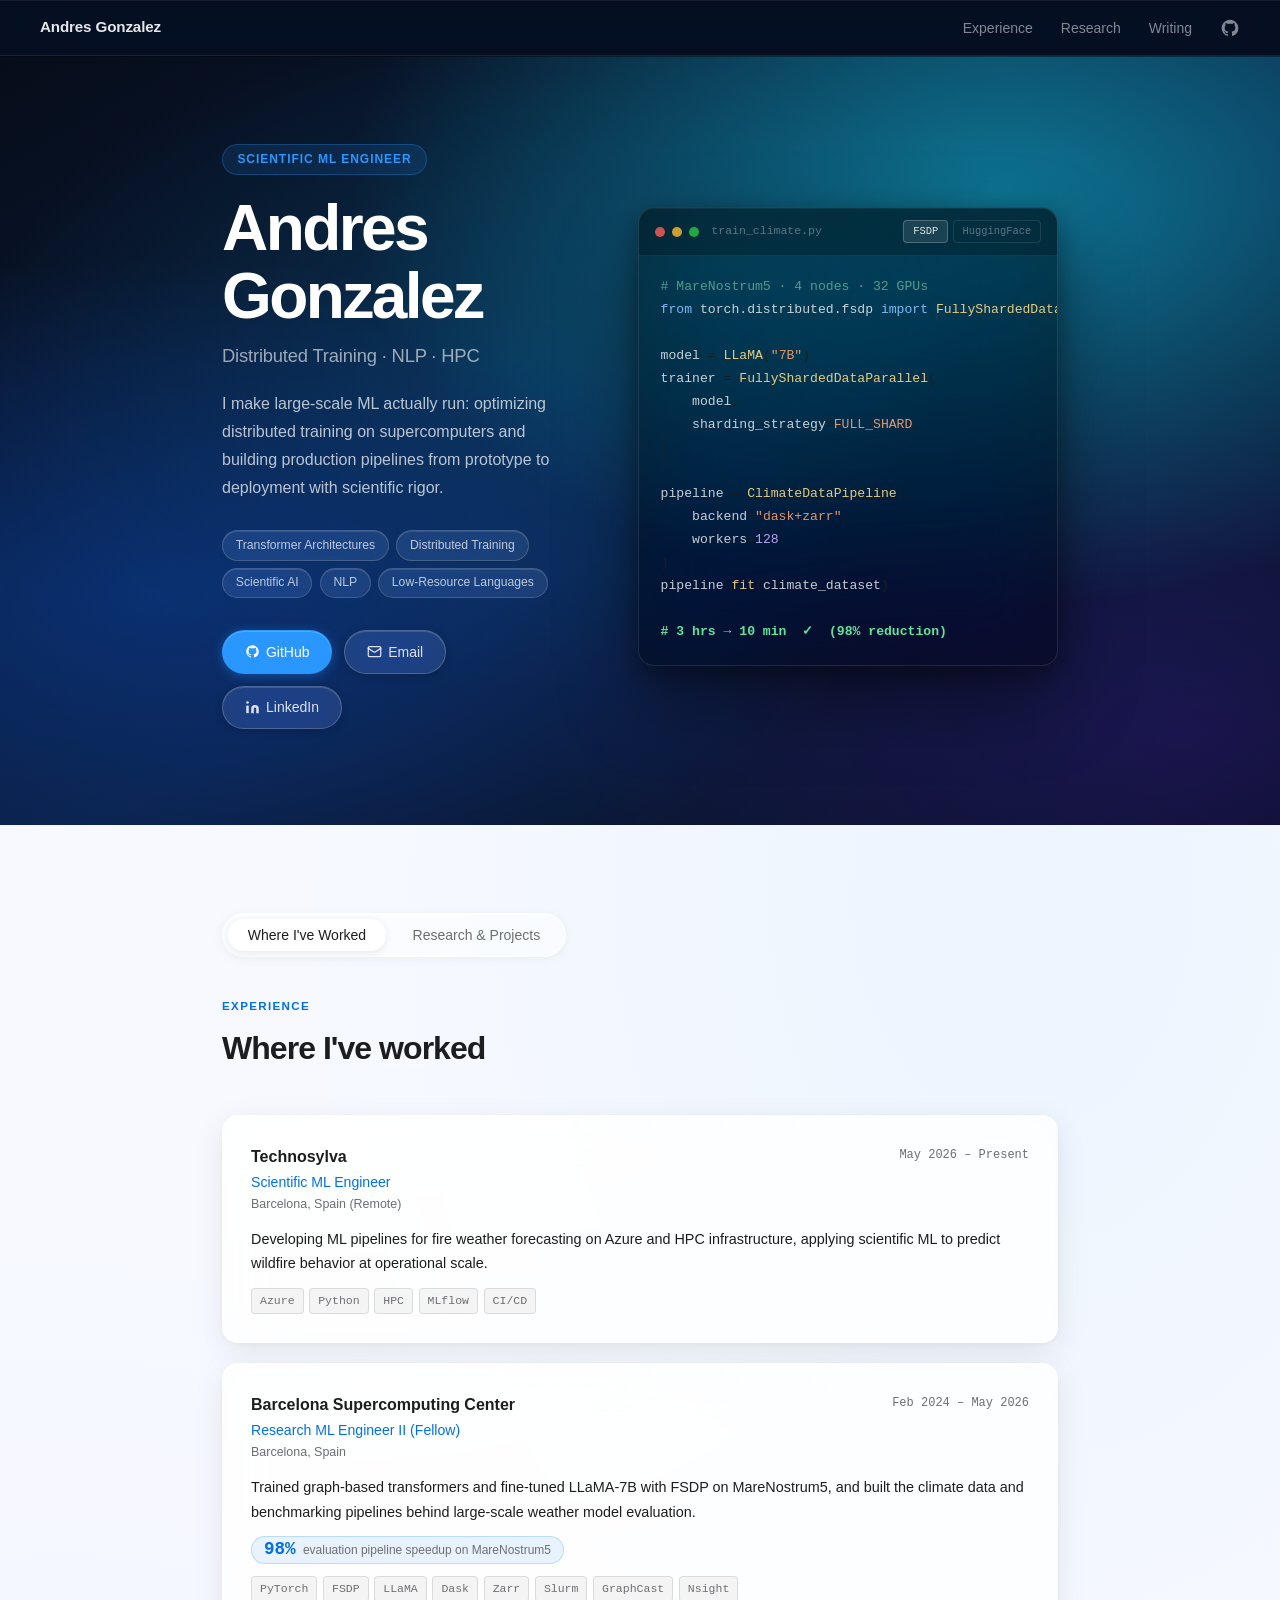
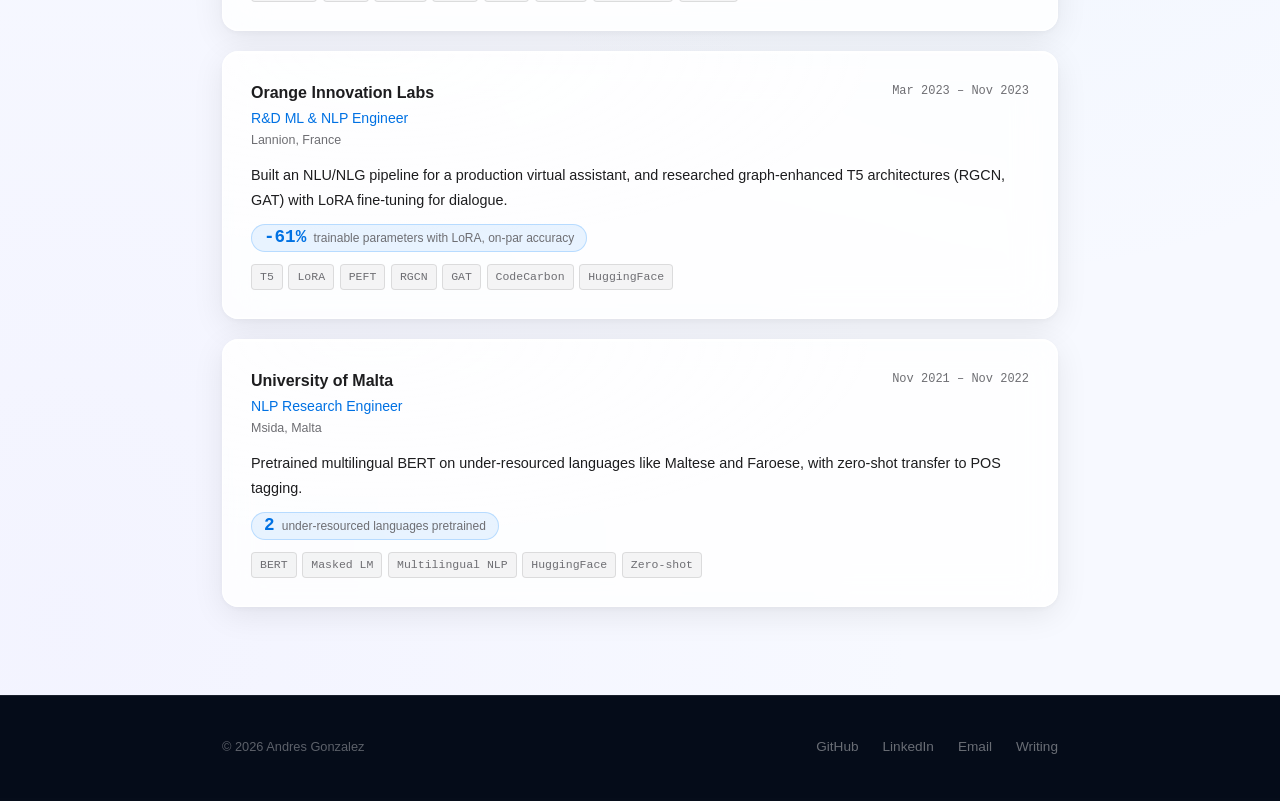
==== commit f5f051c0: "new working version" ====
--- a/index.html
+++ b/index.html
@@ -13,10 +13,9 @@
   <nav id="nav">
     <a href="#" class="nav-brand">Andres Gonzalez</a>
     <ul class="nav-links">
-      <li class="hide-mobile"><a href="#about">About</a></li>
+      <li class="hide-mobile"><a href="#work" data-tab-target="experience">Experience</a></li>
       <li class="hide-mobile"><a href="#work" data-tab-target="research">Research</a></li>
-      <li class="hide-mobile"><a href="#work" data-tab-target="experience">Experience</a></li>
-      <li class="hide-mobile"><a href="#skills">Skills</a></li>
+      <li class="hide-mobile"><a href="writing/index.html">Writing</a></li>
       <li>
         <a href="https://github.com/Zappandy" class="nav-icon" target="_blank" rel="noopener" aria-label="GitHub">
           <svg width="20" height="20" viewBox="0 0 24 24" fill="currentColor" aria-hidden="true">
@@ -36,9 +35,9 @@
         <div class="hero-content">
           <p class="hero-eyebrow">Scientific ML Engineer</p>
           <h1 class="hero-name">Andres Gonzalez</h1>
-          <p class="hero-title">NLP &amp; Distributed Systems Researcher</p>
+          <p class="hero-title">Distributed Training · NLP · HPC</p>
           <p class="hero-tagline">
-            I build ML systems that scale, from training transformers on European supercomputers to publishing NLP research at ACL and EGU.
+            I make large-scale ML actually run: optimizing distributed training on supercomputers and building production pipelines from prototype to deployment with scientific rigor.
           </p>
           <div class="interest-tags">
             <span class="interest">Transformer Architectures</span>
@@ -125,51 +124,20 @@
     </div>
   </section>
 
-  <!-- About (centered) -->
-  <section id="about">
-    <div class="container">
-      <p class="section-label">About</p>
-      <h2 class="section-title">Engineer. Researcher. Builder.</h2>
-      <p>
-        I'm a Scientific ML Engineer with a research background in NLP and scientific AI. My work lives at the intersection of large-scale systems engineering and fundamental research. I care about building things that work at scale and understanding why they work.
-      </p>
-      <p>
-        I've trained and fine-tuned large language models on MareNostrum5 (one of Europe's fastest supercomputers), reduced climate data pipelines from hours to minutes, and published at ACL (top-tier NLP). Outside of work, I build at hackathons: AI tutoring backends, low-resource language agents, and whatever problem is most interesting that weekend.
-      </p>
-      <p>
-        Currently at Technosylva developing ML pipelines for fire weather forecasting on Azure and HPC infrastructure.
-      </p>
-
-      <div class="stats-row">
-        <div class="stat-card">
-          <span class="stat-num">3</span>
-          <span class="stat-label">Publications<small>ACL · EGU</small></span>
-        </div>
-        <div class="stat-card">
-          <span class="stat-num">98%</span>
-          <span class="stat-label">Pipeline speedup<small>on MareNostrum5</small></span>
-        </div>
-        <div class="stat-card">
-          <span class="stat-num">5+</span>
-          <span class="stat-label">Years in ML<small>NLP → HPC → Scientific AI</small></span>
-        </div>
-      </div>
-    </div>
-  </section>
 
   <!-- Main tabbed content: Research & Projects | Experience -->
   <section id="work">
     <div class="container">
       <div class="tab-bar">
-        <button class="tab-btn active" data-tab="research">Research &amp; Projects</button>
-        <button class="tab-btn" data-tab="experience">Where I've Worked</button>
+        <button class="tab-btn active" data-tab="experience">Where I've Worked</button>
+        <button class="tab-btn" data-tab="research">Research &amp; Projects</button>
       </div>
 
       <!-- Research & Projects tab -->
-      <div class="tab-pane active" id="tab-research">
+      <div class="tab-pane" id="tab-research">
 
         <div class="sub-section">
-          <p class="section-label">Publications</p>
+          <p class="section-label">Publications &amp; Workshops</p>
           <h2 class="section-title">Research</h2>
           <div class="pub-list">
 
@@ -218,6 +186,12 @@
           <div class="project-grid">
 
             <div class="project-card">
+              <div class="project-img">
+                <div class="img-placeholder">
+                  <svg width="22" height="22" viewBox="0 0 24 24" fill="none" stroke="currentColor" stroke-width="1.5" stroke-linecap="round" stroke-linejoin="round"><rect x="3" y="3" width="18" height="18" rx="2"/><circle cx="8.5" cy="8.5" r="1.5"/><path d="m21 15-5-5L5 21"/></svg>
+                  <p>Agent routing flow diagram or screenshot of the teaching assistant UI</p>
+                </div>
+              </div>
               <div class="project-header">
                 <span class="project-name">AI Teaching Assistant</span>
                 <span class="project-badge">Hackathon</span>
@@ -227,13 +201,20 @@
               </p>
               <div class="project-footer">
                 <span class="project-event">Preply Hackathon · Mar 2026</span>
-                <a href="https://github.com/summerdevlin46/preply_agora_hackathon" class="project-link" target="_blank" rel="noopener">
-                  View on GitHub →
-                </a>
+                <div class="project-actions">
+                  <a href="https://github.com/summerdevlin46/preply_agora_hackathon" class="project-link" target="_blank" rel="noopener">GitHub →</a>
+                  <a href="projects/preply/index.html" class="project-link project-link-details">Details →</a>
+                </div>
               </div>
             </div>
 
             <div class="project-card">
+              <div class="project-img">
+                <div class="img-placeholder">
+                  <svg width="22" height="22" viewBox="0 0 24 24" fill="none" stroke="currentColor" stroke-width="1.5" stroke-linecap="round" stroke-linejoin="round"><rect x="3" y="3" width="18" height="18" rx="2"/><circle cx="8.5" cy="8.5" r="1.5"/><path d="m21 15-5-5L5 21"/></svg>
+                  <p>Inventory agent pipeline diagram or Telugu language demo screenshot</p>
+                </div>
+              </div>
               <div class="project-header">
                 <span class="project-name">Small Inventory Agent</span>
                 <span class="project-badge">Hackathon</span>
@@ -243,9 +224,10 @@
               </p>
               <div class="project-footer">
                 <span class="project-event">HuggingFace Hackathon · Jun 2026</span>
-                <a href="https://github.com/Zappandy/Small_Inventory_Agent" class="project-link" target="_blank" rel="noopener">
-                  View on GitHub →
-                </a>
+                <div class="project-actions">
+                  <a href="https://github.com/Zappandy/Small_Inventory_Agent" class="project-link" target="_blank" rel="noopener">GitHub →</a>
+                  <a href="projects/inventory-agent/index.html" class="project-link project-link-details">Details →</a>
+                </div>
               </div>
             </div>
 
@@ -255,62 +237,130 @@
       </div>
 
       <!-- Experience tab -->
-      <div class="tab-pane" id="tab-experience">
+      <div class="tab-pane active" id="tab-experience">
         <p class="section-label">Experience</p>
         <h2 class="section-title">Where I've worked</h2>
         <div class="exp-list">
 
+          <!-- Technosylva -->
           <div class="exp-card">
-            <div class="exp-header">
-              <span class="exp-company">Technosylva</span>
-              <span class="exp-dates">May 2026 – Present</span>
-            </div>
-            <div class="exp-role">Scientific ML Engineer</div>
-            <div class="exp-location">Barcelona, Spain (Remote)</div>
-            <ul class="exp-bullets">
-              <li>Developing ML pipelines for fire weather forecasting on cloud (Azure) and HPC infrastructure.</li>
-            </ul>
-          </div>
-
+            <div class="exp-visual">
+              <div class="exp-visual-content">
+                <div class="exp-meta">
+                  <div>
+                    <span class="exp-company">Technosylva</span>
+                    <span class="exp-role">Scientific ML Engineer</span>
+                    <span class="exp-location">Barcelona, Spain (Remote)</span>
+                  </div>
+                  <span class="exp-dates">May 2026 – Present</span>
+                </div>
+                <p class="exp-narrative">
+                  Developing ML pipelines for fire weather forecasting on Azure and HPC infrastructure, applying scientific ML to predict wildfire behavior at operational scale.
+                </p>
+                <div class="exp-chips">
+                  <span class="exp-chip">Azure</span>
+                  <span class="exp-chip">Python</span>
+                  <span class="exp-chip">HPC</span>
+                  <span class="exp-chip">MLflow</span>
+                  <span class="exp-chip">CI/CD</span>
+                </div>
+              </div>
+            </div>
+          </div>
+
+          <!-- BSC -->
           <div class="exp-card">
-            <div class="exp-header">
-              <span class="exp-company">Barcelona Supercomputing Center</span>
-              <span class="exp-dates">Feb 2024 – May 2026</span>
-            </div>
-            <div class="exp-role">Research ML Engineer II (Fellow)</div>
-            <div class="exp-location">Barcelona, Spain</div>
-            <ul class="exp-bullets">
-              <li>Developed a graph-based transformer with a modular, Pydantic-validated pipeline for temporal prediction, emphasising reproducible DAG-structured workflows and systematic experimentation.</li>
-              <li>Architected terabyte-scale climate data engineering pipeline (Dask, Zarr, OpenMPI) as technical lead, reducing I/O processing time from <strong>3 hours to 10 minutes</strong>.</li>
-              <li>Optimized LLaMA-7B fine-tuning using FSDP across a 4-node multi-GPU cluster; profiled with Nvidia Nsight and PyTorch Profiler to resolve inter-node communication bottlenecks.</li>
-              <li>Deployed and benchmarked state-of-the-art weather AI models (GraphCast, PanguWeather, AIFS, NeuralGCM) on MareNostrum5; cut evaluation time from <strong>5 hours to 7 minutes</strong> (98% reduction) via Zarr store templates and Slurm array parallelization.</li>
-            </ul>
-          </div>
-
+            <div class="exp-visual">
+              <div class="exp-visual-content">
+                <div class="exp-meta">
+                  <div>
+                    <span class="exp-company">Barcelona Supercomputing Center</span>
+                    <span class="exp-role">Research ML Engineer II (Fellow)</span>
+                    <span class="exp-location">Barcelona, Spain</span>
+                  </div>
+                  <span class="exp-dates">Feb 2024 – May 2026</span>
+                </div>
+                <p class="exp-narrative">
+                  Trained graph-based transformers and fine-tuned LLaMA-7B with FSDP on MareNostrum5, and built the climate data and benchmarking pipelines behind large-scale weather model evaluation.
+                </p>
+                <div class="exp-metric">
+                  <span class="exp-metric-num">98%</span>
+                  <span class="exp-metric-label">evaluation pipeline speedup on MareNostrum5</span>
+                </div>
+                <div class="exp-chips">
+                  <span class="exp-chip">PyTorch</span>
+                  <span class="exp-chip">FSDP</span>
+                  <span class="exp-chip">LLaMA</span>
+                  <span class="exp-chip">Dask</span>
+                  <span class="exp-chip">Zarr</span>
+                  <span class="exp-chip">Slurm</span>
+                  <span class="exp-chip">GraphCast</span>
+                  <span class="exp-chip">Nsight</span>
+                </div>
+              </div>
+            </div>
+          </div>
+
+          <!-- Orange -->
           <div class="exp-card">
-            <div class="exp-header">
-              <span class="exp-company">Orange Innovation Labs (Orange S.A.)</span>
-              <span class="exp-dates">Mar 2023 – Nov 2023</span>
-            </div>
-            <div class="exp-role">R&amp;D ML &amp; NLP Engineer</div>
-            <div class="exp-location">Lannion, France</div>
-            <ul class="exp-bullets">
-              <li>Built NLU/NLG pipeline for a virtual assistant using encoder-decoder transformers for dialogue state tracking, intent recognition, and QA in customer service applications.</li>
-              <li>Researched graph-enhanced T5 architectures, integrating RGCN and GAT layers via structural adapters to capture conversational context through dialogue graphs.</li>
-              <li>Benchmarked LoRA vs. full fine-tuning for T5-based dialogue systems using CodeCarbon API to quantify energy, cost, and carbon footprint trade-offs.</li>
-            </ul>
-          </div>
-
+            <div class="exp-visual">
+              <div class="exp-visual-content">
+                <div class="exp-meta">
+                  <div>
+                    <span class="exp-company">Orange Innovation Labs</span>
+                    <span class="exp-role">R&amp;D ML &amp; NLP Engineer</span>
+                    <span class="exp-location">Lannion, France</span>
+                  </div>
+                  <span class="exp-dates">Mar 2023 – Nov 2023</span>
+                </div>
+                <p class="exp-narrative">
+                  Built an NLU/NLG pipeline for a production virtual assistant, and researched graph-enhanced T5 architectures (RGCN, GAT) with LoRA fine-tuning for dialogue.
+                </p>
+                <div class="exp-metric">
+                  <span class="exp-metric-num">-61%</span>
+                  <span class="exp-metric-label">trainable parameters with LoRA, on-par accuracy</span>
+                </div>
+                <div class="exp-chips">
+                  <span class="exp-chip">T5</span>
+                  <span class="exp-chip">LoRA</span>
+                  <span class="exp-chip">PEFT</span>
+                  <span class="exp-chip">RGCN</span>
+                  <span class="exp-chip">GAT</span>
+                  <span class="exp-chip">CodeCarbon</span>
+                  <span class="exp-chip">HuggingFace</span>
+                </div>
+              </div>
+            </div>
+          </div>
+
+          <!-- UoM -->
           <div class="exp-card">
-            <div class="exp-header">
-              <span class="exp-company">University of Malta</span>
-              <span class="exp-dates">Nov 2021 – Nov 2022</span>
-            </div>
-            <div class="exp-role">NLP Research Engineer</div>
-            <div class="exp-location">Msida, Malta</div>
-            <ul class="exp-bullets">
-              <li>Pretrained multilingual BERT on under-resourced languages (Maltese, Faroese) via masked language modeling, achieving strong zero-shot transfer on POS tagging without language-specific fine-tuning.</li>
-            </ul>
+            <div class="exp-visual">
+              <div class="exp-visual-content">
+                <div class="exp-meta">
+                  <div>
+                    <span class="exp-company">University of Malta</span>
+                    <span class="exp-role">NLP Research Engineer</span>
+                    <span class="exp-location">Msida, Malta</span>
+                  </div>
+                  <span class="exp-dates">Nov 2021 – Nov 2022</span>
+                </div>
+                <p class="exp-narrative">
+                  Pretrained multilingual BERT on under-resourced languages like Maltese and Faroese, with zero-shot transfer to POS tagging.
+                </p>
+                <div class="exp-metric">
+                  <span class="exp-metric-num">2</span>
+                  <span class="exp-metric-label">under-resourced languages pretrained</span>
+                </div>
+                <div class="exp-chips">
+                  <span class="exp-chip">BERT</span>
+                  <span class="exp-chip">Masked LM</span>
+                  <span class="exp-chip">Multilingual NLP</span>
+                  <span class="exp-chip">HuggingFace</span>
+                  <span class="exp-chip">Zero-shot</span>
+                </div>
+              </div>
+            </div>
           </div>
 
         </div>
@@ -320,76 +370,6 @@
   </section>
 
   <!-- Skills -->
-  <section id="skills">
-    <div class="container">
-      <p class="section-label">Toolkit</p>
-      <h2 class="section-title">Skills</h2>
-      <div class="skills-grid">
-
-        <div class="skill-group">
-          <p class="skill-group-label">ML &amp; Deep Learning</p>
-          <div class="skill-tags">
-            <span class="tag">PyTorch</span>
-            <span class="tag">JAX</span>
-            <span class="tag">PyTorch Lightning</span>
-            <span class="tag">Hugging Face Transformers</span>
-            <span class="tag">vLLM</span>
-            <span class="tag">PEFT / LoRA</span>
-            <span class="tag">Scikit-learn</span>
-          </div>
-        </div>
-
-        <div class="skill-group">
-          <p class="skill-group-label">HPC &amp; Distributed Computing</p>
-          <div class="skill-tags">
-            <span class="tag">FSDP</span>
-            <span class="tag">DDP</span>
-            <span class="tag">Slurm</span>
-            <span class="tag">OpenMPI</span>
-            <span class="tag">Nvidia Nsight</span>
-            <span class="tag">Nvidia RAPIDS</span>
-          </div>
-        </div>
-
-        <div class="skill-group">
-          <p class="skill-group-label">Scientific Data</p>
-          <div class="skill-tags">
-            <span class="tag">Dask</span>
-            <span class="tag">Zarr</span>
-            <span class="tag">Xarray</span>
-            <span class="tag">NumPy</span>
-            <span class="tag">Pandas</span>
-            <span class="tag">PySpark</span>
-          </div>
-        </div>
-
-        <div class="skill-group">
-          <p class="skill-group-label">MLOps &amp; Deployment</p>
-          <div class="skill-tags">
-            <span class="tag">Docker</span>
-            <span class="tag">Singularity</span>
-            <span class="tag">W&amp;B</span>
-            <span class="tag">MLflow</span>
-            <span class="tag">CI/CD</span>
-            <span class="tag">Git</span>
-          </div>
-        </div>
-
-        <div class="skill-group">
-          <p class="skill-group-label">Languages</p>
-          <div class="skill-tags">
-            <span class="tag">Python</span>
-            <span class="tag">Rust</span>
-            <span class="tag">Bash</span>
-            <span class="tag">Julia</span>
-            <span class="tag">C</span>
-          </div>
-        </div>
-
-      </div>
-    </div>
-  </section>
-
   <!-- Footer -->
   <footer>
     <div class="container">
@@ -399,7 +379,7 @@
           <a href="https://github.com/Zappandy" target="_blank" rel="noopener">GitHub</a>
           <a href="https://www.linkedin.com/in/andres-gonzalez-gongora-4b428613b/">LinkedIn</a>
           <a href="mailto:nanoandres24@hotmail.com">Email</a>
-          <a href="learning/index.html">Learning Log</a>
+          <a href="writing/index.html">Writing</a>
         </div>
       </div>
     </div>
@@ -464,5 +444,6 @@
     });
   </script>
 
+
 </body>
 </html>
--- a/style.css
+++ b/style.css
@@ -14,10 +14,15 @@
   --max-w: 900px;
   --nav-h: 56px;
 
-  /* Liquid Glass — light context */
+  /* Liquid Glass — dark context (hero) */
   --glass-bg: rgba(255, 255, 255, 0.58);
   --glass-border: rgba(255, 255, 255, 0.65);
   --glass-blur: blur(32px) saturate(180%) brightness(1.04);
+
+  /* Liquid Glass — light section context */
+  --glass-bg-light: rgba(255, 255, 255, 0.78);
+  --glass-border-light: rgba(255, 255, 255, 0.9);
+  --glass-blur-light: blur(20px) saturate(120%) brightness(1.01);
   --glass-shadow:
     0 8px 32px rgba(0, 0, 0, 0.08),
     0 2px 6px rgba(0, 0, 0, 0.04),
@@ -410,106 +415,13 @@
   transform: translateY(-1px);
 }
 
-/* ============================================================
-   About — light section, centered
-   ============================================================ */
-#about {
-  text-align: center;
-  background:
-    radial-gradient(ellipse at 85% 15%, rgba(99, 179, 237, 0.12) 0%, transparent 50%),
-    radial-gradient(ellipse at 8% 88%, rgba(159, 122, 234, 0.1) 0%, transparent 50%),
-    #f0f5ff;
-}
-
-#about .section-label {
-  color: var(--accent-dark);
-}
-
-#about .section-title {
-  margin-bottom: 1.5rem;
-}
-
-#about p {
-  font-size: 1.05rem;
-  line-height: 1.82;
-  color: var(--text);
-  max-width: 680px;
-  margin-left: auto;
-  margin-right: auto;
-}
-
-#about p + p {
-  margin-top: 1rem;
-}
-
-/* Stats row */
-.stats-row {
-  display: grid;
-  grid-template-columns: repeat(3, 1fr);
-  gap: 1rem;
-  margin-top: 2.5rem;
-  max-width: 680px;
-  margin-left: auto;
-  margin-right: auto;
-}
-
-.stat-card {
+
+/* ============================================================
+   Tabs
+   ============================================================ */
+#work {
   position: relative;
-  overflow: hidden;
-  background: var(--glass-bg);
-  backdrop-filter: var(--glass-blur);
-  -webkit-backdrop-filter: var(--glass-blur);
-  border: 1px solid var(--glass-border);
-  border-radius: var(--radius);
-  box-shadow: var(--glass-shadow);
-  padding: 1.25rem 1rem;
-  text-align: center;
-  transition: box-shadow 0.3s ease, transform 0.3s cubic-bezier(0.34, 1.2, 0.64, 1);
-}
-
-.stat-card::before {
-  content: '';
-  position: absolute;
-  inset: 0;
-  background: radial-gradient(ellipse at 20% 0%, rgba(255, 255, 255, 0.55) 0%, transparent 55%);
-  pointer-events: none;
-  border-radius: inherit;
-}
-
-.stat-card:hover {
-  box-shadow: var(--glass-shadow-hover);
-  transform: translateY(-2px);
-}
-
-.stat-card > * { position: relative; z-index: 1; }
-
-.stat-num {
-  display: block;
-  font-size: 2rem;
-  font-weight: 800;
-  letter-spacing: -0.04em;
-  color: var(--accent-dark);
-  line-height: 1.1;
-  margin-bottom: 0.4rem;
-}
-
-.stat-label {
-  font-size: 0.8rem;
-  color: var(--muted);
-  line-height: 1.45;
-}
-
-.stat-label small {
-  display: block;
-  font-size: 0.7rem;
-  color: rgba(110, 110, 115, 0.7);
-  margin-top: 0.15rem;
-}
-
-/* ============================================================
-   Tabs
-   ============================================================ */
-#work {
+  isolation: isolate;
   background:
     radial-gradient(ellipse at 80% 5%, rgba(144, 205, 244, 0.1) 0%, transparent 50%),
     radial-gradient(ellipse at 5% 95%, rgba(196, 181, 253, 0.08) 0%, transparent 50%),
@@ -611,10 +523,10 @@
 .exp-card {
   position: relative;
   overflow: hidden;
-  background: var(--glass-bg);
-  backdrop-filter: var(--glass-blur);
-  -webkit-backdrop-filter: var(--glass-blur);
-  border: 1px solid var(--glass-border);
+  background: var(--glass-bg-light);
+  backdrop-filter: var(--glass-blur-light);
+  -webkit-backdrop-filter: var(--glass-blur-light);
+  border: 1px solid var(--glass-border-light);
   border-radius: var(--radius);
   box-shadow: var(--glass-shadow);
   padding: 1.75rem;
@@ -637,62 +549,99 @@
 
 .exp-card > * { position: relative; z-index: 1; }
 
-.exp-header {
+.exp-visual-content {
+  display: flex;
+  flex-direction: column;
+  gap: 0.75rem;
+}
+
+/* Meta row: company block left, dates right */
+.exp-meta {
   display: flex;
   justify-content: space-between;
   align-items: flex-start;
-  gap: 1rem;
-  margin-bottom: 0.2rem;
+  gap: 0.75rem;
 }
 
 .exp-company {
+  display: block;
   font-size: 1rem;
   font-weight: 700;
   color: var(--text);
+  margin-bottom: 0.1rem;
+}
+
+.exp-role {
+  display: block;
+  font-size: 0.88rem;
+  color: var(--accent-dark);
+  font-weight: 500;
+  margin-bottom: 0.1rem;
+}
+
+.exp-location {
+  display: block;
+  font-size: 0.78rem;
+  color: var(--muted);
 }
 
 .exp-dates {
-  font-size: 0.78rem;
+  font-size: 0.75rem;
   color: var(--muted);
   font-family: var(--mono);
   white-space: nowrap;
-  padding-top: 0.1rem;
-}
-
-.exp-role {
+  padding-top: 0.15rem;
+  flex-shrink: 0;
+}
+
+.exp-narrative {
   font-size: 0.9rem;
+  line-height: 1.7;
+  color: var(--text);
+  margin: 0;
+}
+
+/* Metric badge */
+.exp-metric {
+  display: inline-flex;
+  align-items: baseline;
+  gap: 0.45rem;
+  background: rgba(41, 151, 255, 0.1);
+  border: 1px solid rgba(41, 151, 255, 0.25);
+  border-radius: var(--radius-pill);
+  padding: 0.25rem 0.75rem;
+  width: fit-content;
+}
+
+.exp-metric-num {
+  font-size: 1.1rem;
+  font-weight: 700;
   color: var(--accent-dark);
-  font-weight: 500;
-  margin-bottom: 0.15rem;
-}
-
-.exp-location {
-  font-size: 0.8rem;
+  font-family: var(--mono);
+  line-height: 1;
+}
+
+.exp-metric-label {
+  font-size: 0.75rem;
   color: var(--muted);
-  margin-bottom: 1rem;
-}
-
-.exp-bullets {
-  list-style: none;
-  display: flex;
-  flex-direction: column;
-  gap: 0.5rem;
-}
-
-.exp-bullets li {
-  font-size: 0.9rem;
-  line-height: 1.65;
-  color: var(--text);
-  padding-left: 1.1rem;
-  position: relative;
-}
-
-.exp-bullets li::before {
-  content: "›";
-  position: absolute;
-  left: 0;
-  color: var(--accent-dark);
-  font-weight: 700;
+  line-height: 1.3;
+}
+
+/* Tech chip row */
+.exp-chips {
+  display: flex;
+  flex-wrap: wrap;
+  gap: 0.35rem;
+}
+
+.exp-chip {
+  font-family: var(--mono);
+  font-size: 0.72rem;
+  color: var(--muted);
+  background: rgba(0, 0, 0, 0.04);
+  border: 1px solid rgba(0, 0, 0, 0.1);
+  border-radius: 4px;
+  padding: 0.18rem 0.5rem;
 }
 
 /* ============================================================
@@ -707,10 +656,10 @@
 .pub-card {
   position: relative;
   overflow: hidden;
-  background: var(--glass-bg);
-  backdrop-filter: var(--glass-blur);
-  -webkit-backdrop-filter: var(--glass-blur);
-  border: 1px solid var(--glass-border);
+  background: var(--glass-bg-light);
+  backdrop-filter: var(--glass-blur-light);
+  -webkit-backdrop-filter: var(--glass-blur-light);
+  border: 1px solid var(--glass-border-light);
   border-radius: var(--radius);
   box-shadow: var(--glass-shadow);
   padding: 1.5rem;
@@ -794,17 +743,58 @@
 .project-card {
   position: relative;
   overflow: hidden;
-  background: var(--glass-bg);
-  backdrop-filter: var(--glass-blur);
-  -webkit-backdrop-filter: var(--glass-blur);
-  border: 1px solid var(--glass-border);
+  background: var(--glass-bg-light);
+  backdrop-filter: var(--glass-blur-light);
+  -webkit-backdrop-filter: var(--glass-blur-light);
+  border: 1px solid var(--glass-border-light);
   border-radius: var(--radius);
   box-shadow: var(--glass-shadow);
-  padding: 1.5rem;
+  padding: 0;
   display: flex;
   flex-direction: column;
-  gap: 0.75rem;
+  gap: 0;
   transition: box-shadow 0.3s ease, transform 0.3s cubic-bezier(0.34, 1.2, 0.64, 1);
+}
+
+.img-placeholder {
+  width: 100%;
+  aspect-ratio: 4/3;
+  border: 1.5px dashed rgba(0, 0, 0, 0.18);
+  border-radius: 10px;
+  display: flex;
+  flex-direction: column;
+  align-items: center;
+  justify-content: center;
+  gap: 0.5rem;
+  padding: 0.75rem;
+  background: rgba(0, 0, 0, 0.025);
+  color: var(--muted);
+  text-align: center;
+}
+
+.img-placeholder svg {
+  opacity: 0.35;
+  flex-shrink: 0;
+}
+
+.img-placeholder p {
+  font-size: 0.72rem;
+  line-height: 1.4;
+  margin: 0;
+  font-style: italic;
+  opacity: 0.65;
+}
+
+.project-img {
+  width: 100%;
+  flex-shrink: 0;
+}
+
+.project-img .img-placeholder {
+  border-radius: var(--radius) var(--radius) 0 0;
+  border: none;
+  border-bottom: 1px dashed rgba(0, 0, 0, 0.12);
+  aspect-ratio: 16/9;
 }
 
 .project-card::before {
@@ -827,6 +817,7 @@
   display: flex;
   justify-content: space-between;
   align-items: flex-start;
+  padding: 1.25rem 1.5rem 0;
 }
 
 .project-name {
@@ -853,6 +844,7 @@
   color: var(--muted);
   line-height: 1.65;
   flex: 1;
+  padding: 0.5rem 1.5rem 0;
 }
 
 .project-desc strong {
@@ -864,8 +856,15 @@
   display: flex;
   align-items: center;
   justify-content: space-between;
-  padding-top: 0.75rem;
+  padding: 0.75rem 1.5rem 1.25rem;
   border-top: 1px solid rgba(255, 255, 255, 0.5);
+  margin-top: 0.75rem;
+}
+
+.project-actions {
+  display: flex;
+  gap: 1rem;
+  align-items: center;
 }
 
 .project-event {
@@ -883,59 +882,9 @@
 
 .project-link:hover { opacity: 0.75; }
 
-/* ============================================================
-   Skills
-   ============================================================ */
-#skills {
-  background:
-    radial-gradient(ellipse at 85% 10%, rgba(144, 205, 244, 0.12) 0%, transparent 50%),
-    radial-gradient(ellipse at 8% 88%, rgba(196, 181, 253, 0.1) 0%, transparent 50%),
-    #f0f5ff;
-}
-
-#skills .section-label { color: var(--accent-dark); }
-
-.skills-grid {
-  display: flex;
-  flex-direction: column;
-  gap: 1.75rem;
-}
-
-.skill-group-label {
-  font-size: 0.78rem;
-  font-weight: 600;
+.project-link-details {
   color: var(--muted);
-  text-transform: uppercase;
-  letter-spacing: 0.08em;
-  margin-bottom: 0.65rem;
-}
-
-.skill-tags {
-  display: flex;
-  flex-wrap: wrap;
-  gap: 0.5rem;
-}
-
-.tag {
-  display: inline-block;
-  padding: 0.3rem 0.85rem;
-  background: rgba(255, 255, 255, 0.6);
-  border: 1px solid rgba(255, 255, 255, 0.7);
-  border-radius: 8px;
-  backdrop-filter: blur(16px) saturate(140%);
-  -webkit-backdrop-filter: blur(16px) saturate(140%);
-  box-shadow: 0 1px 4px rgba(0, 0, 0, 0.05), inset 0 1px 0 rgba(255, 255, 255, 0.85);
-  font-size: 0.8rem;
-  font-family: var(--mono);
-  color: var(--text);
-  transition: all 0.2s;
-}
-
-.tag:hover {
-  background: rgba(255, 255, 255, 0.88);
-  color: var(--accent-dark);
-  transform: translateY(-1px);
-  box-shadow: 0 4px 12px rgba(0, 0, 0, 0.07), inset 0 1px 0 rgba(255, 255, 255, 0.9);
+  font-weight: 400;
 }
 
 /* ============================================================
@@ -1020,7 +969,7 @@
 
   .section-title { font-size: 1.6rem; }
 
-  .exp-header { flex-direction: column; gap: 0.25rem; }
+  .exp-meta { flex-direction: column; gap: 0.25rem; }
 
   .pub-card { flex-direction: column; gap: 0.75rem; }
 
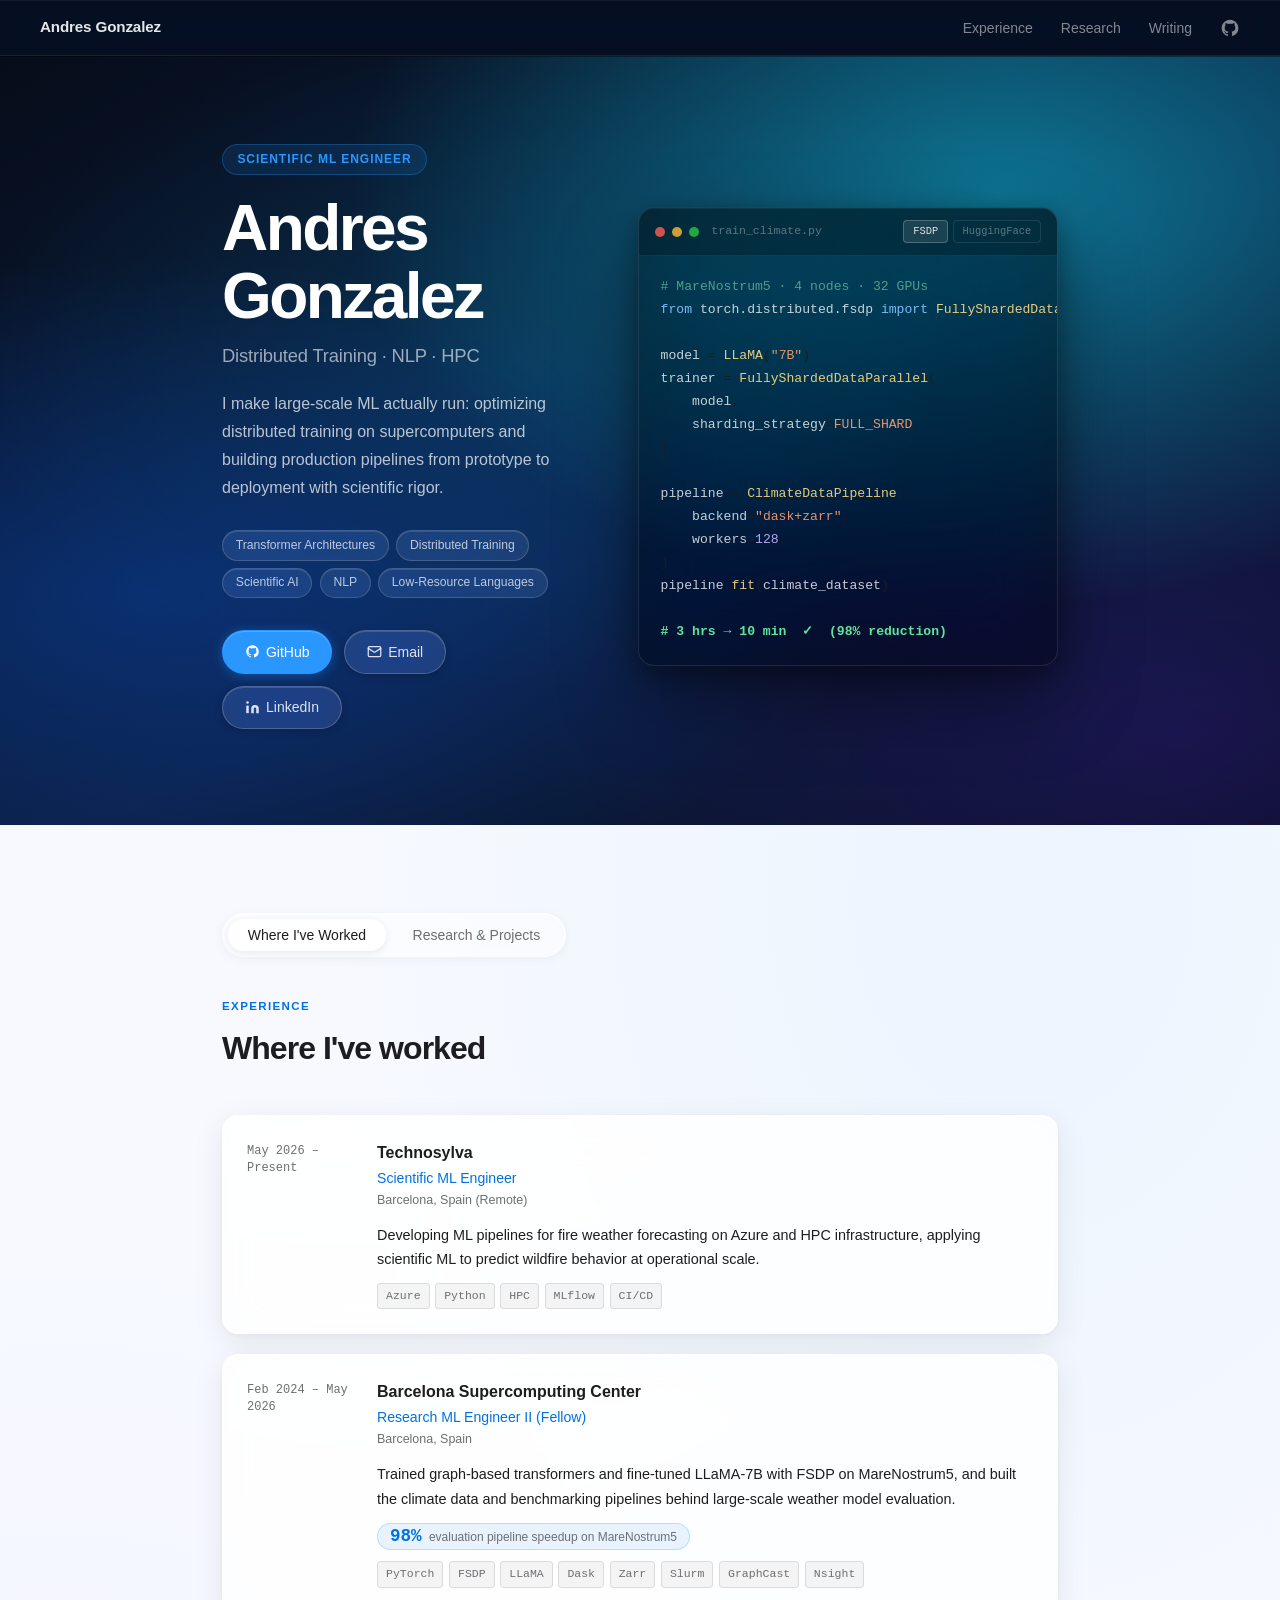
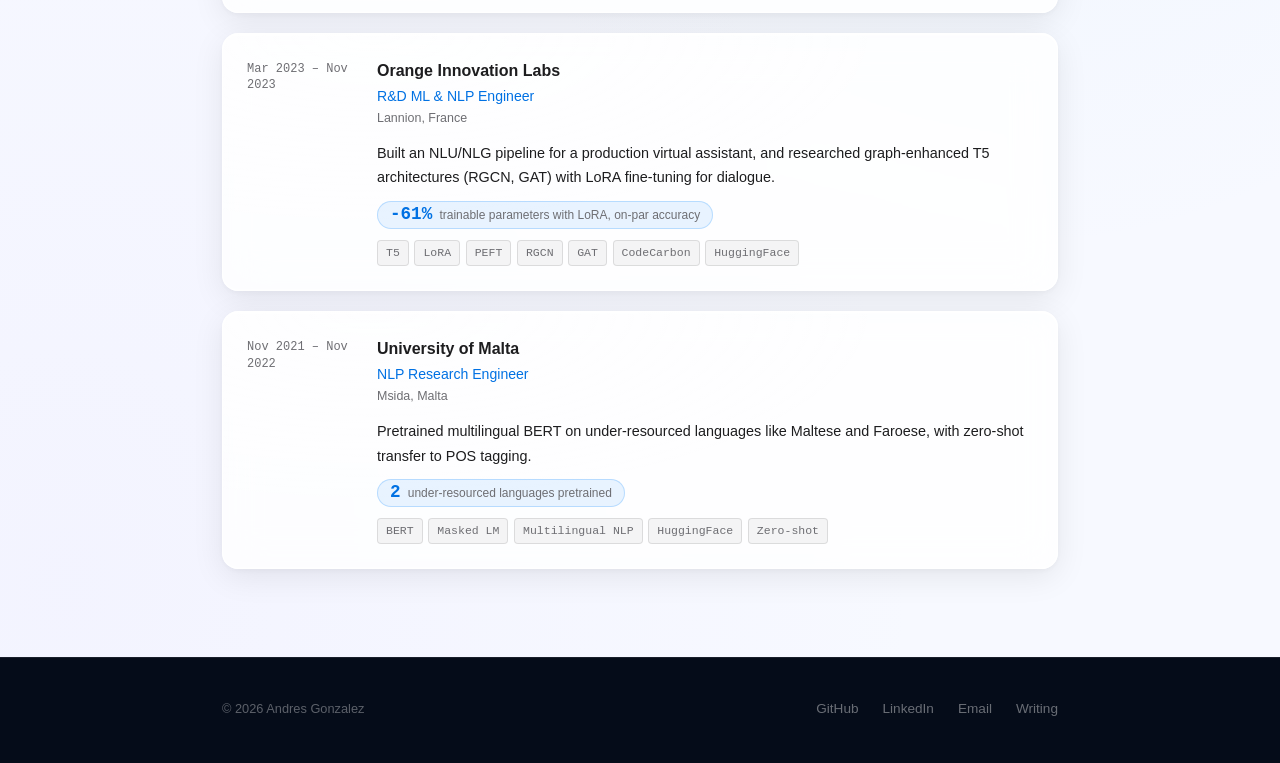
==== commit e0dc9e50: "updated my automated page markdown generation" ====
--- a/index.html
+++ b/index.html
@@ -144,11 +144,11 @@
             <div class="pub-card">
               <span class="pub-venue venue-egu">EGU 2026</span>
               <div class="pub-content">
-                <a class="pub-title" href="#" target="_blank" rel="noopener">
+                <span class="pub-title">
                   Toward a Climate-Aware Large Language Model: A Comparative Study of Methodologies for Source-Grounded Large Language Models
-                </a>
+                </span>
                 <p class="pub-summary">
-                  Comparative analysis of retrieval-augmented and fine-tuning approaches for grounding LLMs in climate science literature. European Geosciences Union General Assembly 2026.
+                  Comparative analysis of retrieval-augmented and fine-tuning approaches for grounding LLMs in climate science literature. Developed under Destination Earth (DE340); presented at the European Geosciences Union General Assembly 2026.
                 </p>
               </div>
             </div>
@@ -181,6 +181,38 @@
         </div>
 
         <div class="sub-section">
+          <p class="section-label">Initiatives</p>
+          <h2 class="section-title">Research Programs</h2>
+          <div class="pub-list">
+
+            <div class="pub-card">
+              <span class="pub-venue venue-destine">DE393</span>
+              <div class="pub-content">
+                <a class="pub-title" href="https://destination-earth.eu/" target="_blank" rel="noopener">
+                  Destination Earth — Climate emulator data pipeline
+                </a>
+                <p class="pub-summary">
+                  Led the data-pipeline architecture and built the training datasets for an Anemoi-based graph-transformer climate emulator, under the EU's Destination Earth initiative.
+                </p>
+              </div>
+            </div>
+
+            <div class="pub-card">
+              <span class="pub-venue venue-destine">DE340</span>
+              <div class="pub-content">
+                <a class="pub-title" href="https://destination-earth.eu/" target="_blank" rel="noopener">
+                  Destination Earth — Source-grounded climate LLM
+                </a>
+                <p class="pub-summary">
+                  Ran the source-grounded LLM experimentation behind the EGU 2026 publication, and built a graph-transformer model in PyTorch for Earth-system applications, trained using pipeline parallelism.
+                </p>
+              </div>
+            </div>
+
+          </div>
+        </div>
+
+        <div class="sub-section">
           <p class="section-label">Projects</p>
           <h2 class="section-title">Hackathons &amp; Side Projects</h2>
           <div class="project-grid">
@@ -244,121 +276,105 @@
 
           <!-- Technosylva -->
           <div class="exp-card">
-            <div class="exp-visual">
-              <div class="exp-visual-content">
-                <div class="exp-meta">
-                  <div>
-                    <span class="exp-company">Technosylva</span>
-                    <span class="exp-role">Scientific ML Engineer</span>
-                    <span class="exp-location">Barcelona, Spain (Remote)</span>
-                  </div>
-                  <span class="exp-dates">May 2026 – Present</span>
-                </div>
-                <p class="exp-narrative">
-                  Developing ML pipelines for fire weather forecasting on Azure and HPC infrastructure, applying scientific ML to predict wildfire behavior at operational scale.
-                </p>
-                <div class="exp-chips">
-                  <span class="exp-chip">Azure</span>
-                  <span class="exp-chip">Python</span>
-                  <span class="exp-chip">HPC</span>
-                  <span class="exp-chip">MLflow</span>
-                  <span class="exp-chip">CI/CD</span>
-                </div>
+            <span class="exp-dates">May 2026 – Present</span>
+            <div class="exp-body">
+              <div class="exp-head">
+                <span class="exp-company">Technosylva</span>
+                <span class="exp-role">Scientific ML Engineer</span>
+                <span class="exp-location">Barcelona, Spain (Remote)</span>
+              </div>
+              <p class="exp-narrative">
+                Developing ML pipelines for fire weather forecasting on Azure and HPC infrastructure, applying scientific ML to predict wildfire behavior at operational scale.
+              </p>
+              <div class="exp-chips">
+                <span class="exp-chip">Azure</span>
+                <span class="exp-chip">Python</span>
+                <span class="exp-chip">HPC</span>
+                <span class="exp-chip">MLflow</span>
+                <span class="exp-chip">CI/CD</span>
               </div>
             </div>
           </div>
 
           <!-- BSC -->
           <div class="exp-card">
-            <div class="exp-visual">
-              <div class="exp-visual-content">
-                <div class="exp-meta">
-                  <div>
-                    <span class="exp-company">Barcelona Supercomputing Center</span>
-                    <span class="exp-role">Research ML Engineer II (Fellow)</span>
-                    <span class="exp-location">Barcelona, Spain</span>
-                  </div>
-                  <span class="exp-dates">Feb 2024 – May 2026</span>
-                </div>
-                <p class="exp-narrative">
-                  Trained graph-based transformers and fine-tuned LLaMA-7B with FSDP on MareNostrum5, and built the climate data and benchmarking pipelines behind large-scale weather model evaluation.
-                </p>
-                <div class="exp-metric">
-                  <span class="exp-metric-num">98%</span>
-                  <span class="exp-metric-label">evaluation pipeline speedup on MareNostrum5</span>
-                </div>
-                <div class="exp-chips">
-                  <span class="exp-chip">PyTorch</span>
-                  <span class="exp-chip">FSDP</span>
-                  <span class="exp-chip">LLaMA</span>
-                  <span class="exp-chip">Dask</span>
-                  <span class="exp-chip">Zarr</span>
-                  <span class="exp-chip">Slurm</span>
-                  <span class="exp-chip">GraphCast</span>
-                  <span class="exp-chip">Nsight</span>
-                </div>
+            <span class="exp-dates">Feb 2024 – May 2026</span>
+            <div class="exp-body">
+              <div class="exp-head">
+                <span class="exp-company">Barcelona Supercomputing Center</span>
+                <span class="exp-role">Research ML Engineer II (Fellow)</span>
+                <span class="exp-location">Barcelona, Spain</span>
+              </div>
+              <p class="exp-narrative">
+                Trained graph-based transformers and fine-tuned LLaMA-7B with FSDP on MareNostrum5, and built the climate data and benchmarking pipelines behind large-scale weather model evaluation.
+              </p>
+              <div class="exp-metric">
+                <span class="exp-metric-num">98%</span>
+                <span class="exp-metric-label">evaluation pipeline speedup on MareNostrum5</span>
+              </div>
+              <div class="exp-chips">
+                <span class="exp-chip">PyTorch</span>
+                <span class="exp-chip">FSDP</span>
+                <span class="exp-chip">LLaMA</span>
+                <span class="exp-chip">Dask</span>
+                <span class="exp-chip">Zarr</span>
+                <span class="exp-chip">Slurm</span>
+                <span class="exp-chip">GraphCast</span>
+                <span class="exp-chip">Nsight</span>
               </div>
             </div>
           </div>
 
           <!-- Orange -->
           <div class="exp-card">
-            <div class="exp-visual">
-              <div class="exp-visual-content">
-                <div class="exp-meta">
-                  <div>
-                    <span class="exp-company">Orange Innovation Labs</span>
-                    <span class="exp-role">R&amp;D ML &amp; NLP Engineer</span>
-                    <span class="exp-location">Lannion, France</span>
-                  </div>
-                  <span class="exp-dates">Mar 2023 – Nov 2023</span>
-                </div>
-                <p class="exp-narrative">
-                  Built an NLU/NLG pipeline for a production virtual assistant, and researched graph-enhanced T5 architectures (RGCN, GAT) with LoRA fine-tuning for dialogue.
-                </p>
-                <div class="exp-metric">
-                  <span class="exp-metric-num">-61%</span>
-                  <span class="exp-metric-label">trainable parameters with LoRA, on-par accuracy</span>
-                </div>
-                <div class="exp-chips">
-                  <span class="exp-chip">T5</span>
-                  <span class="exp-chip">LoRA</span>
-                  <span class="exp-chip">PEFT</span>
-                  <span class="exp-chip">RGCN</span>
-                  <span class="exp-chip">GAT</span>
-                  <span class="exp-chip">CodeCarbon</span>
-                  <span class="exp-chip">HuggingFace</span>
-                </div>
+            <span class="exp-dates">Mar 2023 – Nov 2023</span>
+            <div class="exp-body">
+              <div class="exp-head">
+                <span class="exp-company">Orange Innovation Labs</span>
+                <span class="exp-role">R&amp;D ML &amp; NLP Engineer</span>
+                <span class="exp-location">Lannion, France</span>
+              </div>
+              <p class="exp-narrative">
+                Built an NLU/NLG pipeline for a production virtual assistant, and researched graph-enhanced T5 architectures (RGCN, GAT) with LoRA fine-tuning for dialogue.
+              </p>
+              <div class="exp-metric">
+                <span class="exp-metric-num">-61%</span>
+                <span class="exp-metric-label">trainable parameters with LoRA, on-par accuracy</span>
+              </div>
+              <div class="exp-chips">
+                <span class="exp-chip">T5</span>
+                <span class="exp-chip">LoRA</span>
+                <span class="exp-chip">PEFT</span>
+                <span class="exp-chip">RGCN</span>
+                <span class="exp-chip">GAT</span>
+                <span class="exp-chip">CodeCarbon</span>
+                <span class="exp-chip">HuggingFace</span>
               </div>
             </div>
           </div>
 
           <!-- UoM -->
           <div class="exp-card">
-            <div class="exp-visual">
-              <div class="exp-visual-content">
-                <div class="exp-meta">
-                  <div>
-                    <span class="exp-company">University of Malta</span>
-                    <span class="exp-role">NLP Research Engineer</span>
-                    <span class="exp-location">Msida, Malta</span>
-                  </div>
-                  <span class="exp-dates">Nov 2021 – Nov 2022</span>
-                </div>
-                <p class="exp-narrative">
-                  Pretrained multilingual BERT on under-resourced languages like Maltese and Faroese, with zero-shot transfer to POS tagging.
-                </p>
-                <div class="exp-metric">
-                  <span class="exp-metric-num">2</span>
-                  <span class="exp-metric-label">under-resourced languages pretrained</span>
-                </div>
-                <div class="exp-chips">
-                  <span class="exp-chip">BERT</span>
-                  <span class="exp-chip">Masked LM</span>
-                  <span class="exp-chip">Multilingual NLP</span>
-                  <span class="exp-chip">HuggingFace</span>
-                  <span class="exp-chip">Zero-shot</span>
-                </div>
+            <span class="exp-dates">Nov 2021 – Nov 2022</span>
+            <div class="exp-body">
+              <div class="exp-head">
+                <span class="exp-company">University of Malta</span>
+                <span class="exp-role">NLP Research Engineer</span>
+                <span class="exp-location">Msida, Malta</span>
+              </div>
+              <p class="exp-narrative">
+                Pretrained multilingual BERT on under-resourced languages like Maltese and Faroese, with zero-shot transfer to POS tagging.
+              </p>
+              <div class="exp-metric">
+                <span class="exp-metric-num">2</span>
+                <span class="exp-metric-label">under-resourced languages pretrained</span>
+              </div>
+              <div class="exp-chips">
+                <span class="exp-chip">BERT</span>
+                <span class="exp-chip">Masked LM</span>
+                <span class="exp-chip">Multilingual NLP</span>
+                <span class="exp-chip">HuggingFace</span>
+                <span class="exp-chip">Zero-shot</span>
               </div>
             </div>
           </div>
--- a/style.css
+++ b/style.css
@@ -529,7 +529,10 @@
   border: 1px solid var(--glass-border-light);
   border-radius: var(--radius);
   box-shadow: var(--glass-shadow);
-  padding: 1.75rem;
+  padding: 1.5rem;
+  display: flex;
+  gap: 1.25rem;
+  align-items: flex-start;
   transition: box-shadow 0.3s ease, transform 0.3s cubic-bezier(0.34, 1.2, 0.64, 1);
 }
 
@@ -549,19 +552,27 @@
 
 .exp-card > * { position: relative; z-index: 1; }
 
-.exp-visual-content {
+/* Left column: dates (mirrors pub-card venue badge) */
+.exp-dates {
+  flex-shrink: 0;
+  width: 110px;
+  font-size: 0.75rem;
+  color: var(--muted);
+  font-family: var(--mono);
+  line-height: 1.4;
+  margin-top: 0.2rem;
+}
+
+/* Right column: everything else */
+.exp-body {
+  flex: 1;
+  min-width: 0;
   display: flex;
   flex-direction: column;
-  gap: 0.75rem;
-}
-
-/* Meta row: company block left, dates right */
-.exp-meta {
-  display: flex;
-  justify-content: space-between;
-  align-items: flex-start;
-  gap: 0.75rem;
-}
+  gap: 0.7rem;
+}
+
+.exp-head { margin-bottom: 0.05rem; }
 
 .exp-company {
   display: block;
@@ -583,15 +594,6 @@
   display: block;
   font-size: 0.78rem;
   color: var(--muted);
-}
-
-.exp-dates {
-  font-size: 0.75rem;
-  color: var(--muted);
-  font-family: var(--mono);
-  white-space: nowrap;
-  padding-top: 0.15rem;
-  flex-shrink: 0;
 }
 
 .exp-narrative {
@@ -712,6 +714,12 @@
   border: 1px solid rgba(26, 122, 58, 0.2);
 }
 
+.venue-destine {
+  background: rgba(99, 102, 241, 0.1);
+  color: #4f46e5;
+  border: 1px solid rgba(99, 102, 241, 0.25);
+}
+
 .pub-title {
   font-size: 0.95rem;
   font-weight: 600;
@@ -723,7 +731,8 @@
   transition: color 0.2s;
 }
 
-.pub-title:hover { color: var(--accent-dark); }
+a.pub-title:hover { color: var(--accent-dark); }
+span.pub-title { cursor: default; }
 
 .pub-summary {
   font-size: 0.85rem;
@@ -888,6 +897,55 @@
 }
 
 /* ============================================================
+   Writing — post lists (musings, learning log)
+   ============================================================ */
+.post-list {
+  display: flex;
+  flex-direction: column;
+  gap: 1rem;
+  margin-top: 2.5rem;
+}
+
+.post-card {
+  position: relative;
+  overflow: hidden;
+  background: var(--glass-bg-light);
+  backdrop-filter: var(--glass-blur-light);
+  -webkit-backdrop-filter: var(--glass-blur-light);
+  border: 1px solid var(--glass-border-light);
+  border-radius: var(--radius);
+  box-shadow: var(--glass-shadow);
+  padding: 1.5rem 1.75rem;
+  text-decoration: none;
+  display: flex;
+  flex-direction: column;
+  gap: 0.35rem;
+  transition: box-shadow 0.3s ease, transform 0.3s cubic-bezier(0.34, 1.2, 0.64, 1);
+}
+
+.post-card::before {
+  content: '';
+  position: absolute;
+  inset: 0;
+  background: radial-gradient(ellipse at 18% 0%, rgba(255, 255, 255, 0.5) 0%, transparent 52%);
+  pointer-events: none;
+  border-radius: inherit;
+}
+
+.post-card:hover {
+  box-shadow: var(--glass-shadow-hover);
+  transform: translateY(-2px);
+}
+
+.post-card > * { position: relative; z-index: 1; }
+
+.post-date { font-family: var(--mono); font-size: 0.72rem; color: var(--muted); }
+.post-title { font-size: 1.05rem; font-weight: 700; color: var(--text); }
+.post-preview { font-size: 0.88rem; line-height: 1.6; color: var(--muted); margin: 0; }
+
+.empty-state { color: var(--muted); font-size: 0.92rem; font-style: italic; margin-top: 1rem; }
+
+/* ============================================================
    Footer
    ============================================================ */
 footer {
@@ -969,7 +1027,8 @@
 
   .section-title { font-size: 1.6rem; }
 
-  .exp-meta { flex-direction: column; gap: 0.25rem; }
+  .exp-card { flex-direction: column; gap: 0.5rem; }
+  .exp-dates { width: auto; margin-top: 0; }
 
   .pub-card { flex-direction: column; gap: 0.75rem; }
 
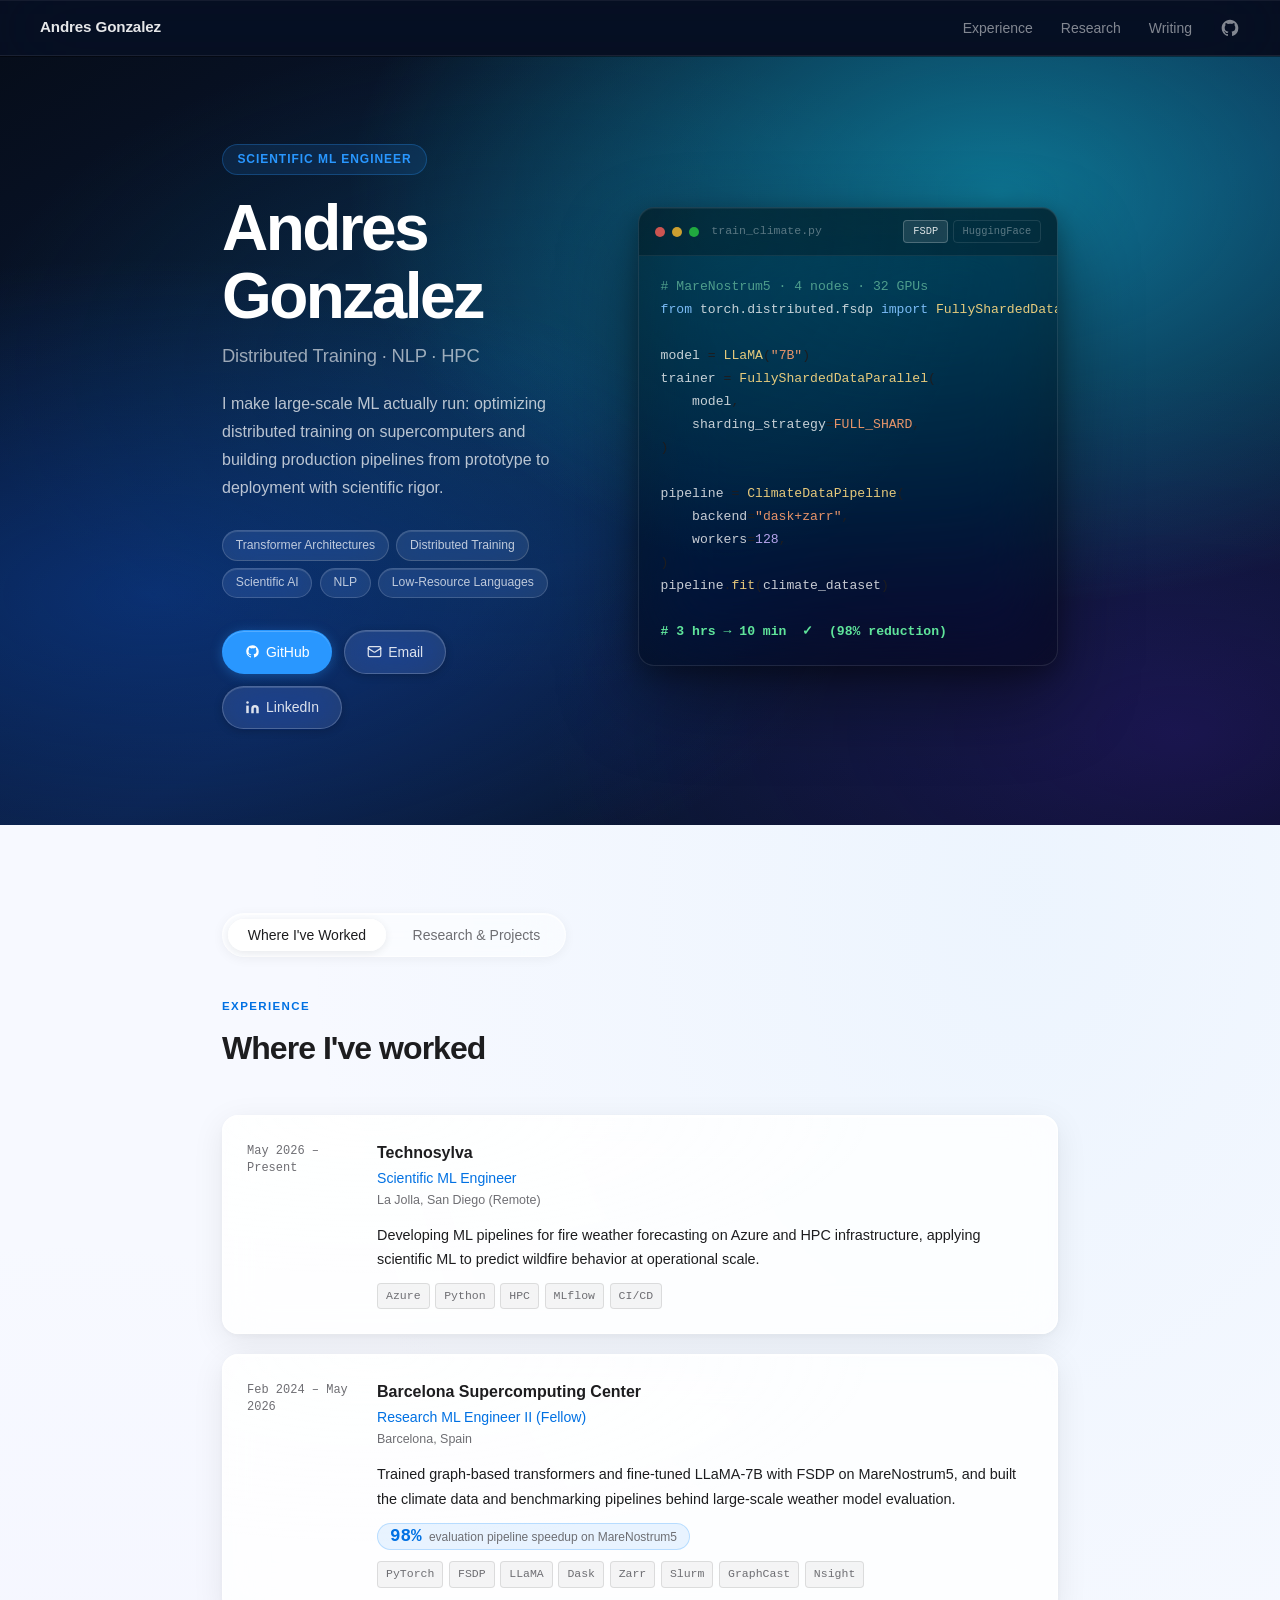
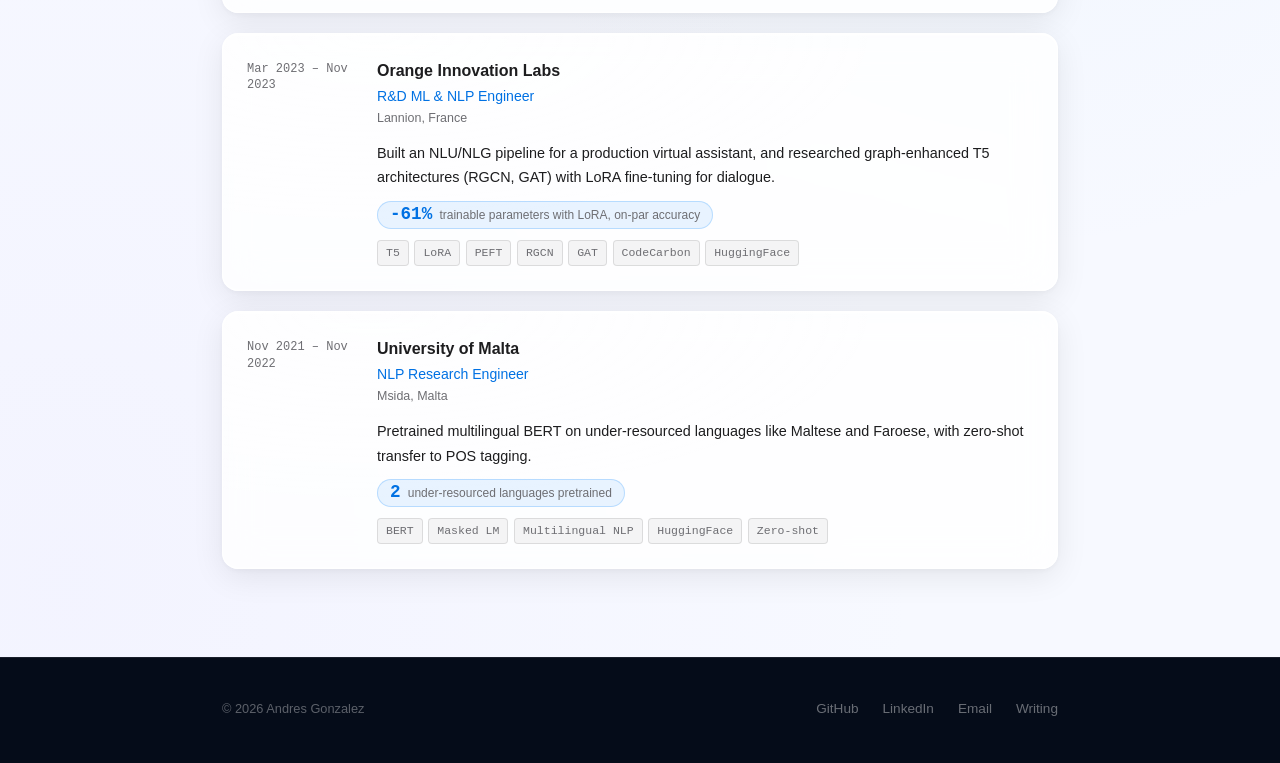
==== commit 0b8f7aaa: "updated location" ====
--- a/index.html
+++ b/index.html
@@ -144,9 +144,9 @@
             <div class="pub-card">
               <span class="pub-venue venue-egu">EGU 2026</span>
               <div class="pub-content">
-                <span class="pub-title">
+                <a class="pub-title" href="https://meetingorganizer.copernicus.org/EGU26/EGU26-12821.html" target="_blank" rel="noopener">
                   Toward a Climate-Aware Large Language Model: A Comparative Study of Methodologies for Source-Grounded Large Language Models
-                </span>
+                </a>
                 <p class="pub-summary">
                   Comparative analysis of retrieval-augmented and fine-tuning approaches for grounding LLMs in climate science literature. Developed under Destination Earth (DE340); presented at the European Geosciences Union General Assembly 2026.
                 </p>
@@ -188,7 +188,7 @@
             <div class="pub-card">
               <span class="pub-venue venue-destine">DE393</span>
               <div class="pub-content">
-                <a class="pub-title" href="https://destination-earth.eu/" target="_blank" rel="noopener">
+                <a class="pub-title" href="https://www.bsc.es/research-and-development/projects/de393-development-and-implementation-climate-emulator-destination" target="_blank" rel="noopener">
                   Destination Earth — Climate emulator data pipeline
                 </a>
                 <p class="pub-summary">
@@ -281,7 +281,7 @@
               <div class="exp-head">
                 <span class="exp-company">Technosylva</span>
                 <span class="exp-role">Scientific ML Engineer</span>
-                <span class="exp-location">Barcelona, Spain (Remote)</span>
+                <span class="exp-location">La Jolla, San Diego (Remote)</span>
               </div>
               <p class="exp-narrative">
                 Developing ML pipelines for fire weather forecasting on Azure and HPC infrastructure, applying scientific ML to predict wildfire behavior at operational scale.
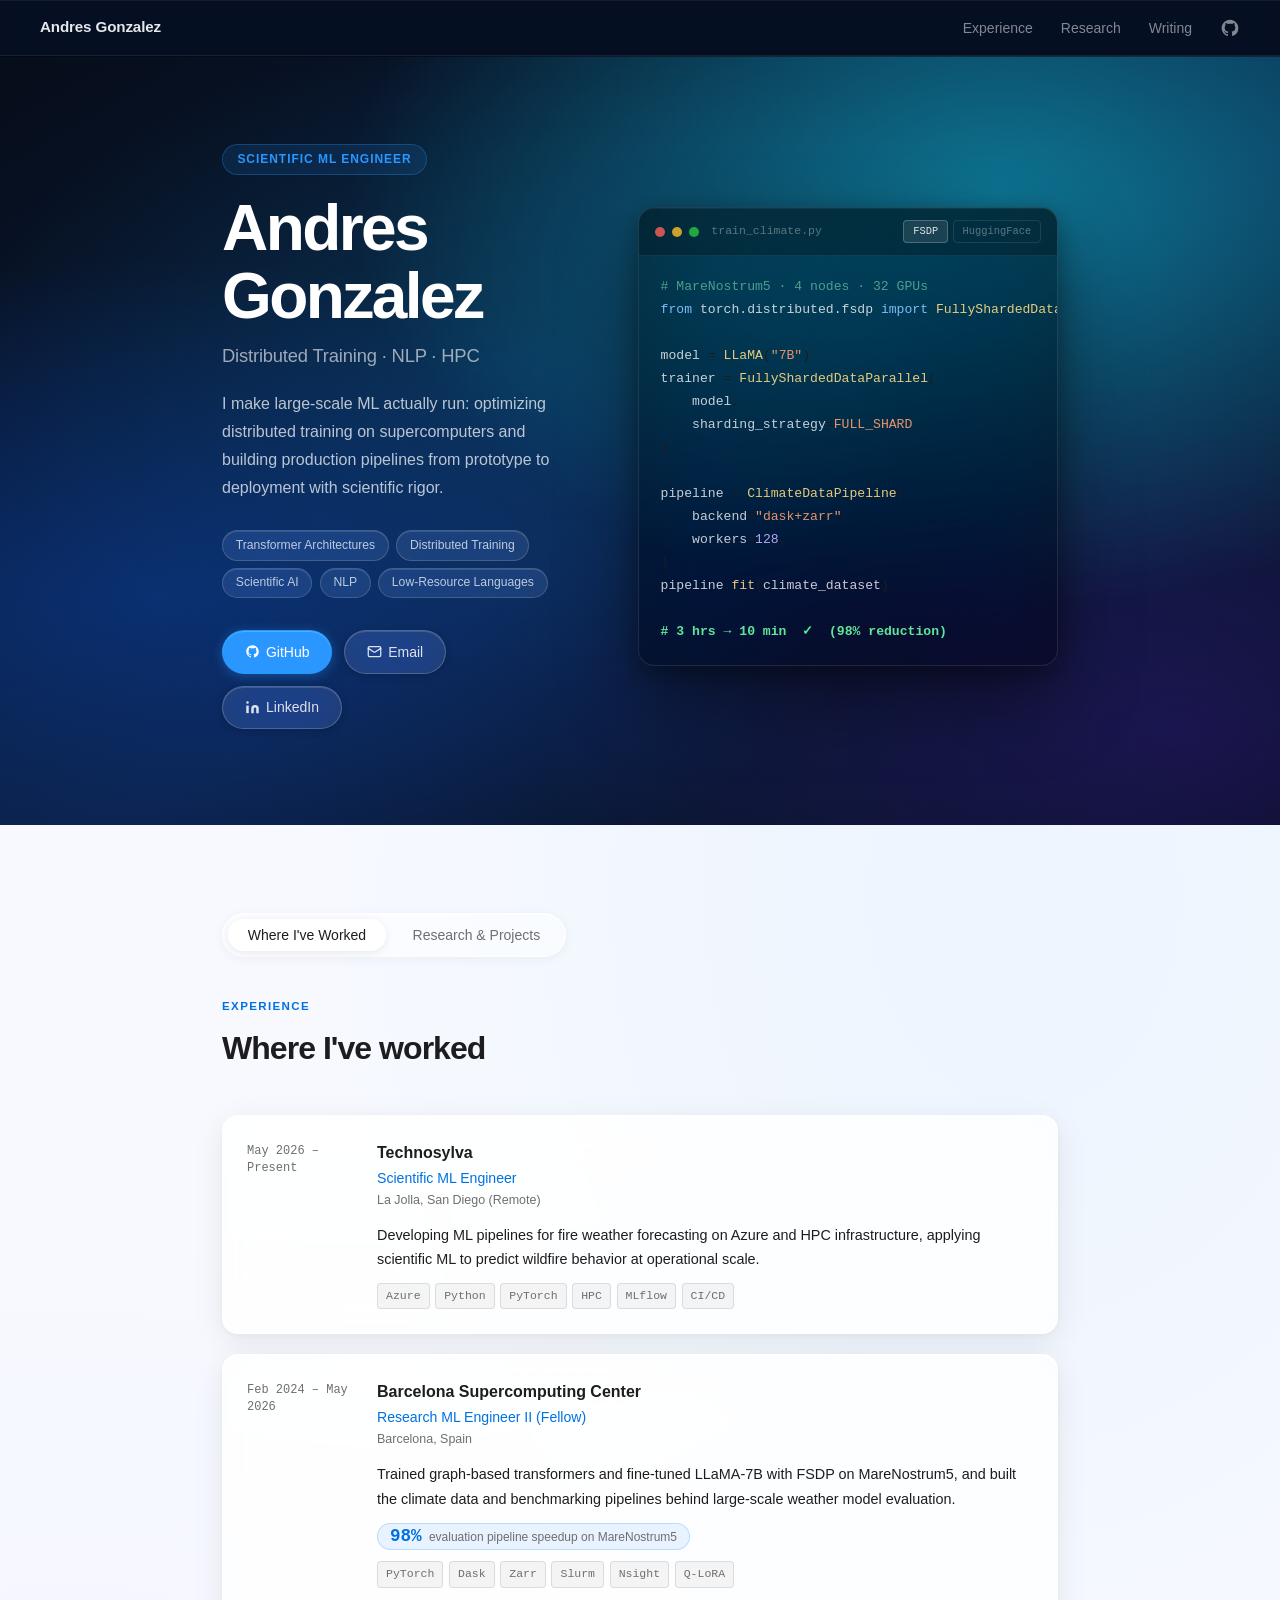
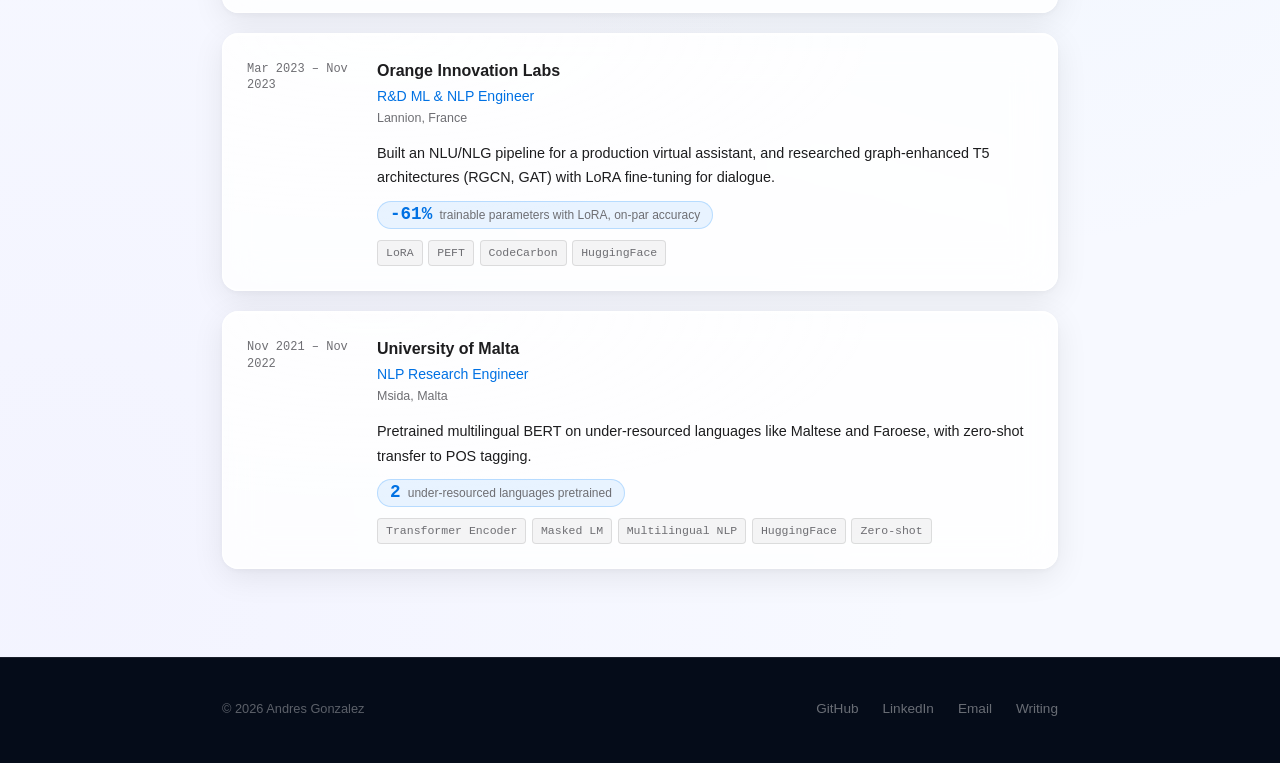
==== commit cd0d2866: "fixing skills under roles" ====
--- a/index.html
+++ b/index.html
@@ -289,6 +289,7 @@
               <div class="exp-chips">
                 <span class="exp-chip">Azure</span>
                 <span class="exp-chip">Python</span>
+                <span class="exp-chip">PyTorch</span>
                 <span class="exp-chip">HPC</span>
                 <span class="exp-chip">MLflow</span>
                 <span class="exp-chip">CI/CD</span>
@@ -314,13 +315,11 @@
               </div>
               <div class="exp-chips">
                 <span class="exp-chip">PyTorch</span>
-                <span class="exp-chip">FSDP</span>
-                <span class="exp-chip">LLaMA</span>
                 <span class="exp-chip">Dask</span>
                 <span class="exp-chip">Zarr</span>
                 <span class="exp-chip">Slurm</span>
-                <span class="exp-chip">GraphCast</span>
                 <span class="exp-chip">Nsight</span>
+                <span class="exp-chip">Q-LoRA</span>
               </div>
             </div>
           </div>
@@ -342,11 +341,8 @@
                 <span class="exp-metric-label">trainable parameters with LoRA, on-par accuracy</span>
               </div>
               <div class="exp-chips">
-                <span class="exp-chip">T5</span>
                 <span class="exp-chip">LoRA</span>
                 <span class="exp-chip">PEFT</span>
-                <span class="exp-chip">RGCN</span>
-                <span class="exp-chip">GAT</span>
                 <span class="exp-chip">CodeCarbon</span>
                 <span class="exp-chip">HuggingFace</span>
               </div>
@@ -370,7 +366,7 @@
                 <span class="exp-metric-label">under-resourced languages pretrained</span>
               </div>
               <div class="exp-chips">
-                <span class="exp-chip">BERT</span>
+                <span class="exp-chip">Transformer Encoder</span>
                 <span class="exp-chip">Masked LM</span>
                 <span class="exp-chip">Multilingual NLP</span>
                 <span class="exp-chip">HuggingFace</span>
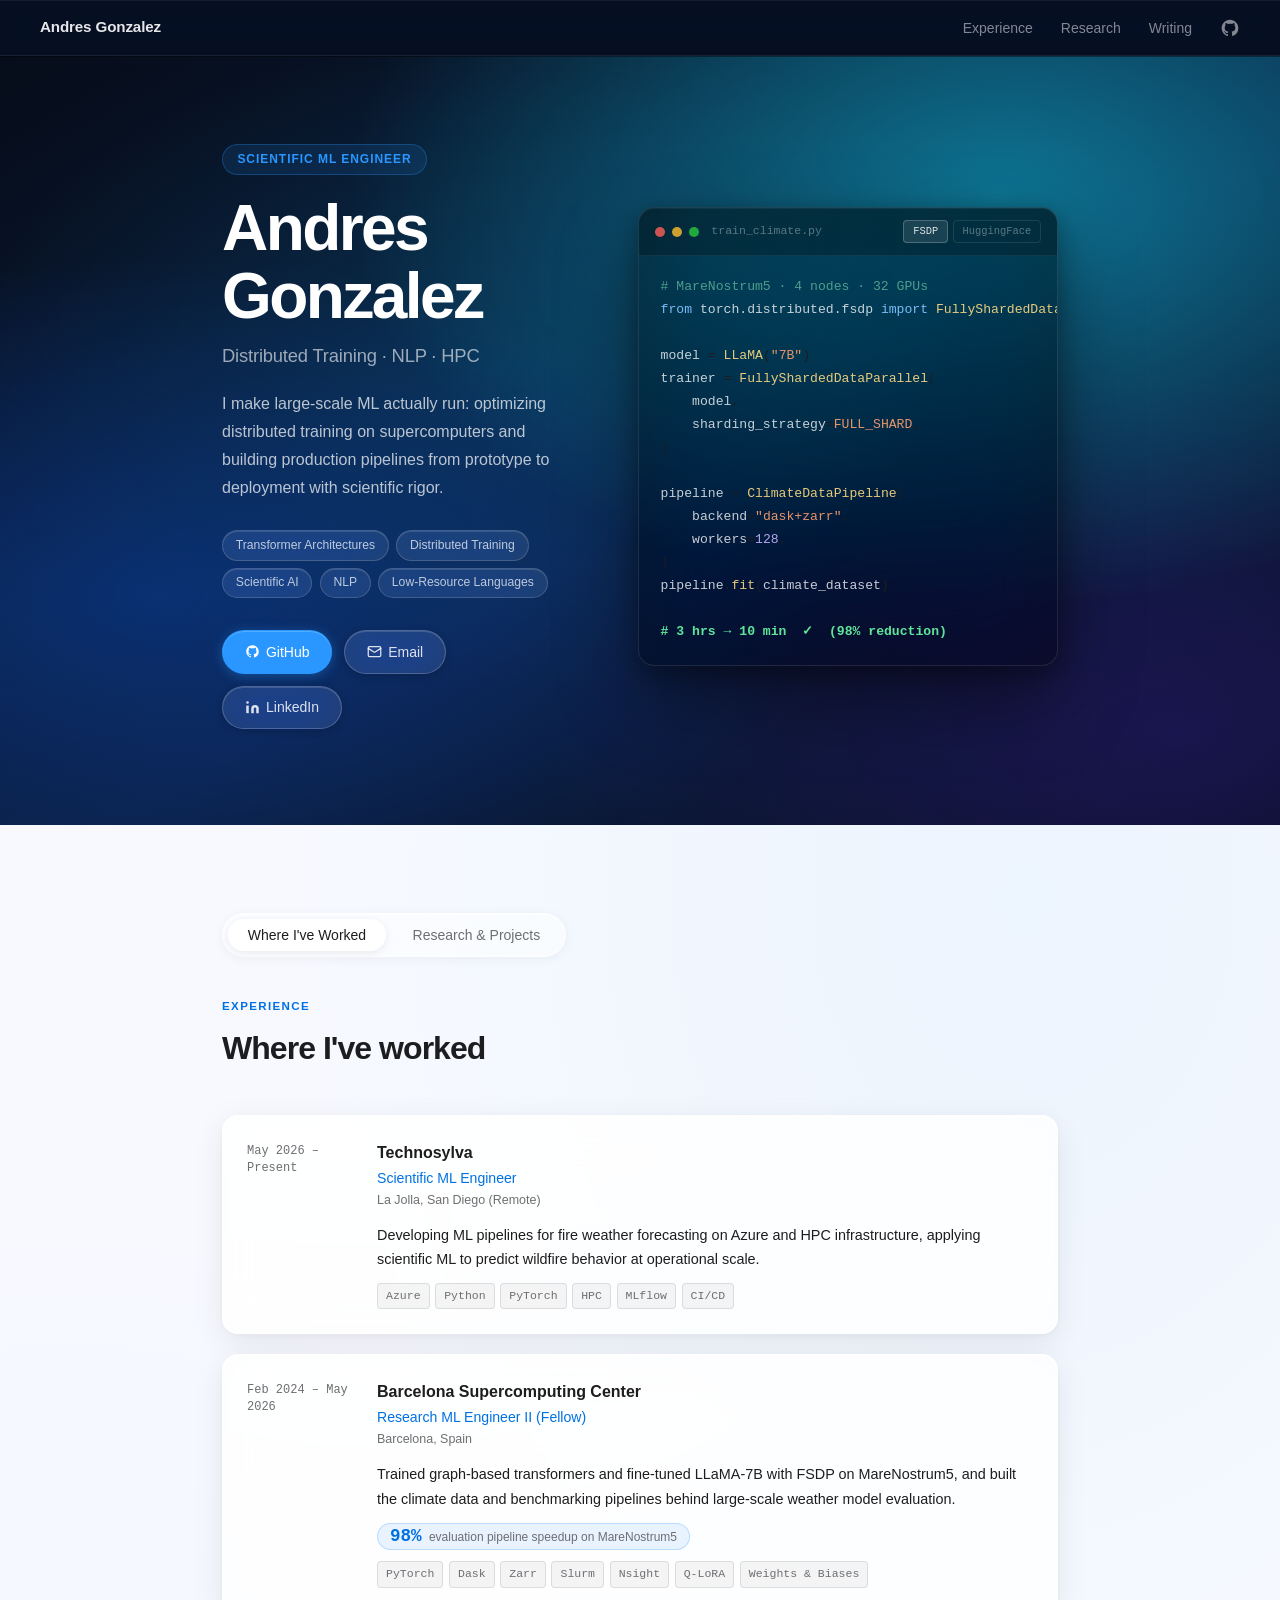
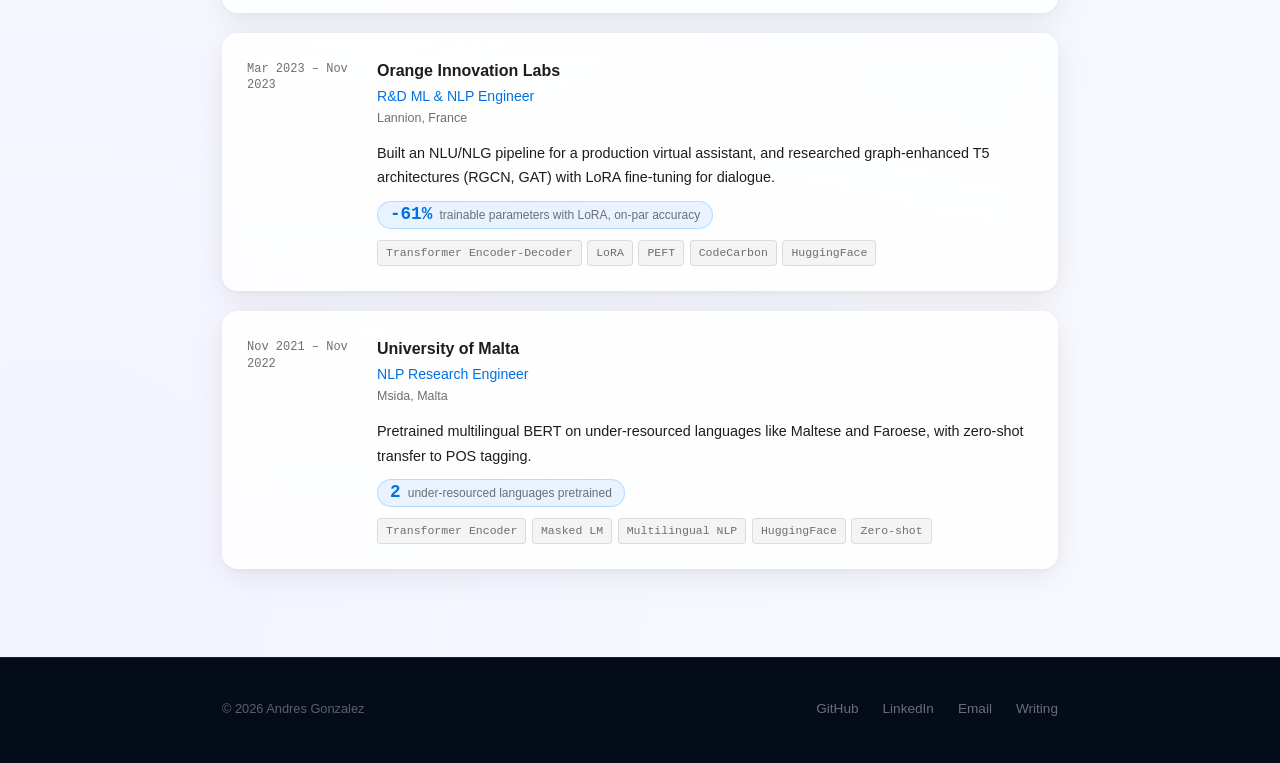
==== commit 2c31a692: "new logic for notes too" ====
--- a/index.html
+++ b/index.html
@@ -215,6 +215,7 @@
         <div class="sub-section">
           <p class="section-label">Projects</p>
           <h2 class="section-title">Hackathons &amp; Side Projects</h2>
+          <p style="color:var(--muted); font-size:0.92rem; margin-top:0.5rem; margin-bottom:1.5rem;">WIP I'm updating my previous projects with more info!</p>
           <div class="project-grid">
 
             <div class="project-card">
@@ -320,6 +321,7 @@
                 <span class="exp-chip">Slurm</span>
                 <span class="exp-chip">Nsight</span>
                 <span class="exp-chip">Q-LoRA</span>
+                <span class="exp-chip">Weights & Biases</span>
               </div>
             </div>
           </div>
@@ -341,6 +343,7 @@
                 <span class="exp-metric-label">trainable parameters with LoRA, on-par accuracy</span>
               </div>
               <div class="exp-chips">
+                <span class="exp-chip">Transformer Encoder-Decoder</span>
                 <span class="exp-chip">LoRA</span>
                 <span class="exp-chip">PEFT</span>
                 <span class="exp-chip">CodeCarbon</span>
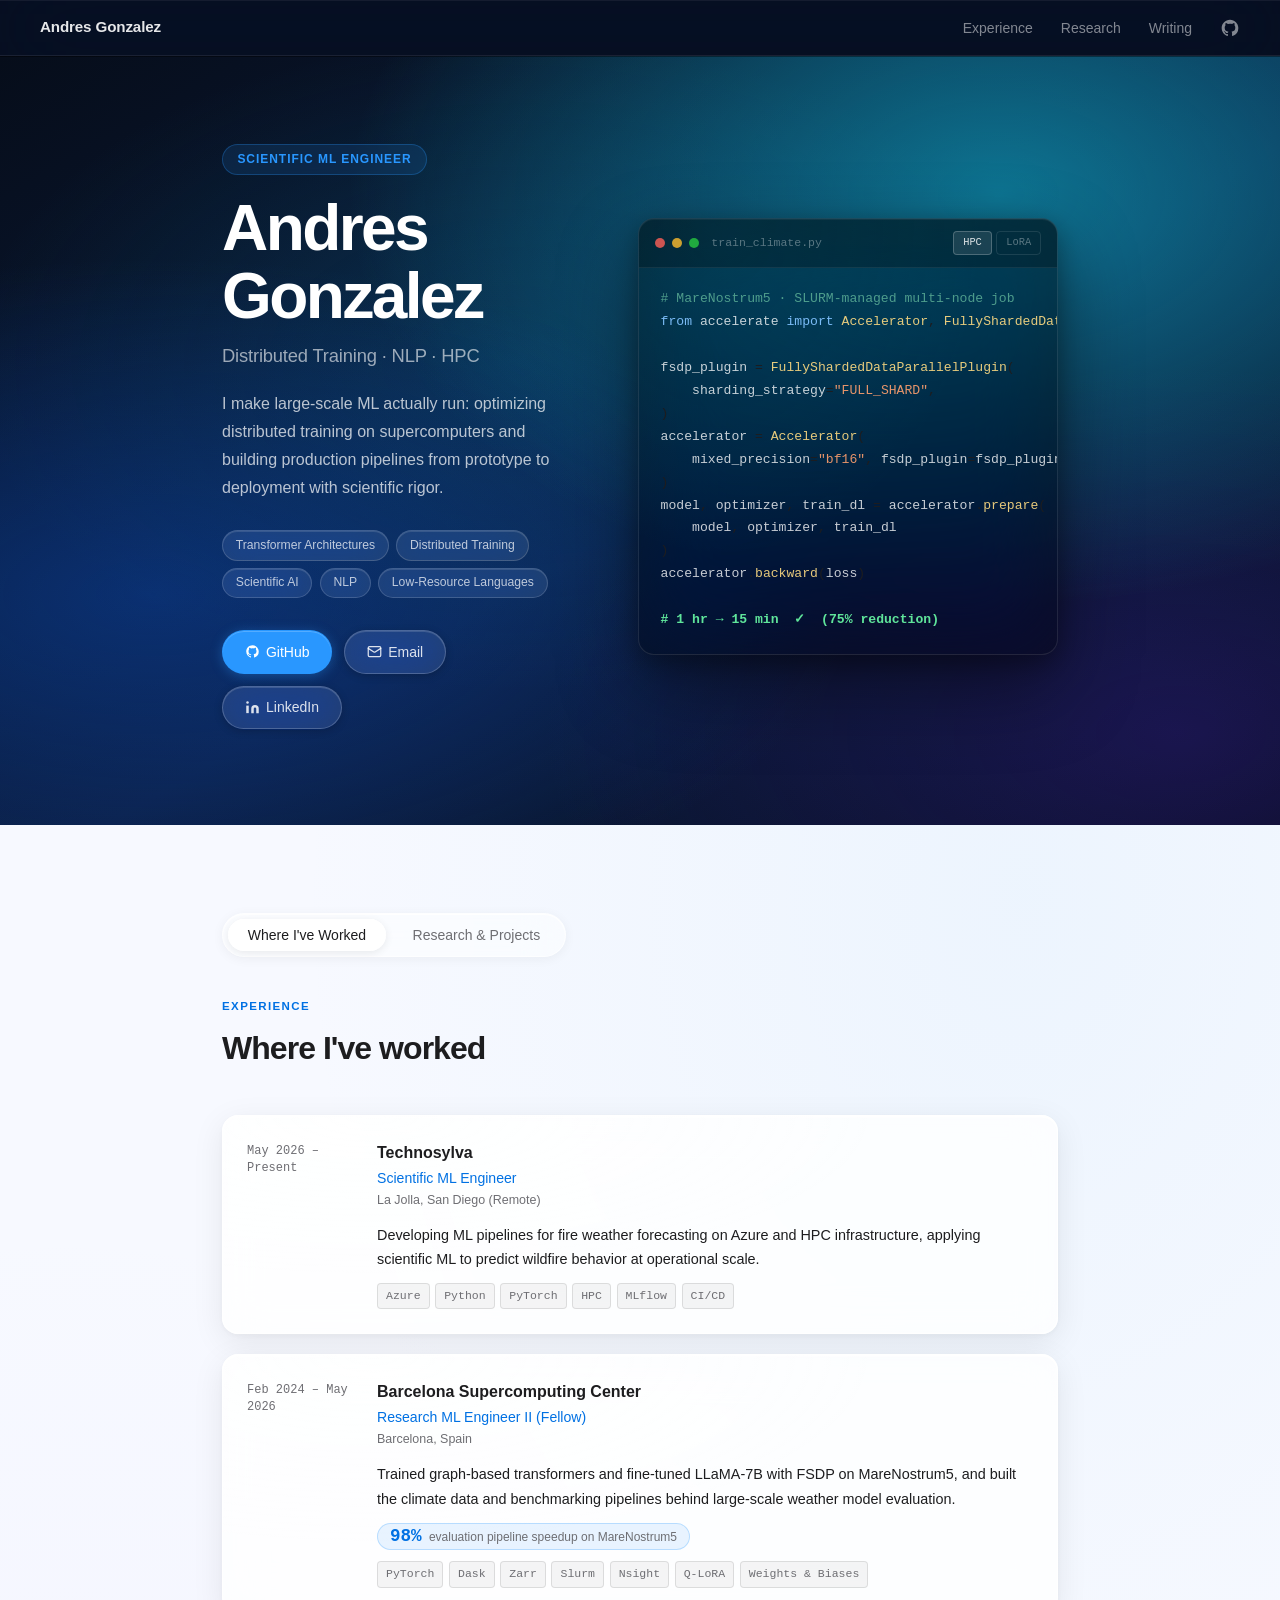
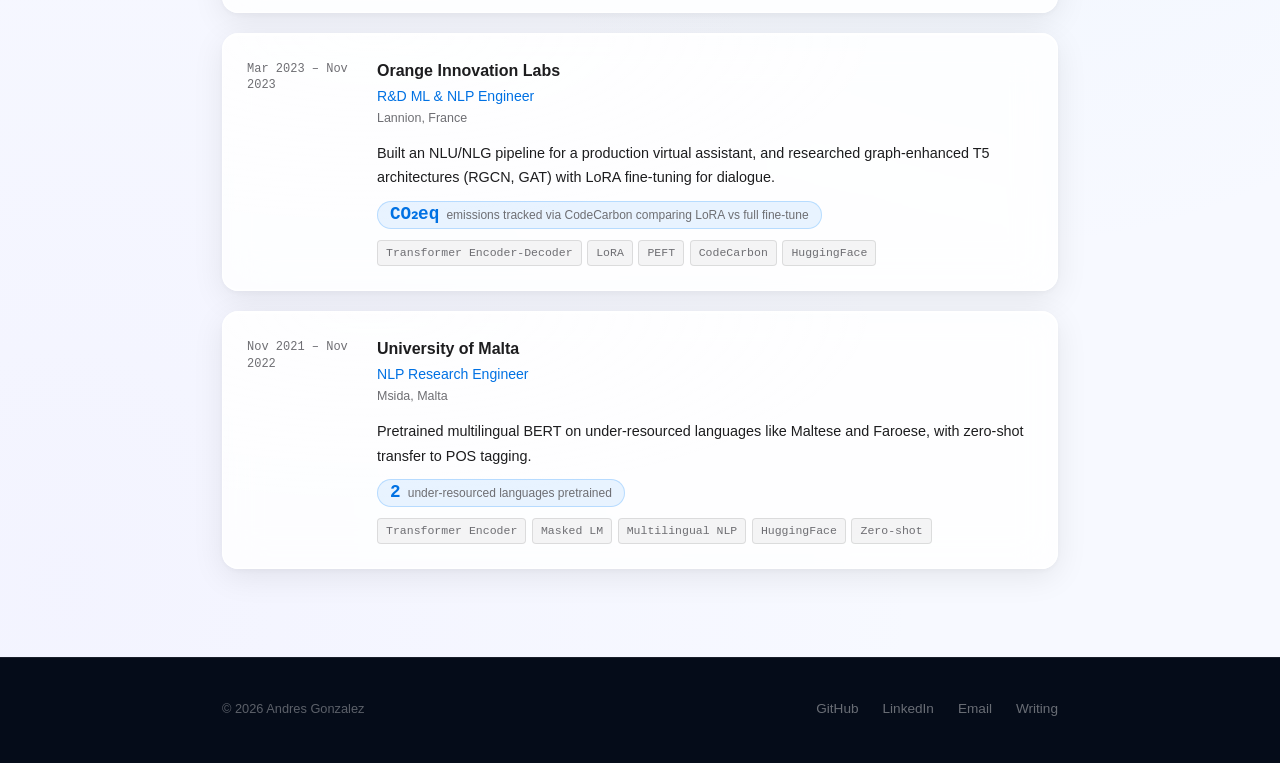
==== commit 773e9e73: "portfolio v1" ====
--- a/index.html
+++ b/index.html
@@ -79,45 +79,44 @@
             <span class="code-dot"></span>
             <span class="code-filename" id="code-fname">train_climate.py</span>
             <div class="code-switcher">
-              <button class="code-tab active" data-snippet="fsdp">FSDP</button>
-              <button class="code-tab" data-snippet="hf">HuggingFace</button>
-            </div>
-          </div>
-
-          <!-- Snippet 1: FSDP distributed training -->
-          <div class="code-body code-snippet" id="snippet-fsdp"><span class="c-comment"># MareNostrum5 · 4 nodes · 32 GPUs</span>
-<span class="c-kw">from</span> <span class="c-base">torch.distributed.fsdp</span> <span class="c-kw">import</span> <span class="c-fn">FullyShardedDataParallel</span>
-
-<span class="c-base">model</span> = <span class="c-fn">LLaMA</span>(<span class="c-str">"7B"</span>)
-<span class="c-base">trainer</span> = <span class="c-fn">FullyShardedDataParallel</span>(
-    <span class="c-base">model</span>,
-    <span class="c-base">sharding_strategy</span>=<span class="c-str">FULL_SHARD</span>,
+              <button class="code-tab active" data-snippet="hpc">HPC</button>
+              <button class="code-tab" data-snippet="hf">LoRA</button>
+            </div>
+          </div>
+
+          <!-- Snippet 1: HPC distributed training -->
+          <div class="code-body code-snippet" id="snippet-hpc"><span class="c-comment"># MareNostrum5 · SLURM-managed multi-node job</span>
+<span class="c-kw">from</span> <span class="c-base">accelerate</span> <span class="c-kw">import</span> <span class="c-fn">Accelerator</span>, <span class="c-fn">FullyShardedDataParallelPlugin</span>
+
+<span class="c-base">fsdp_plugin</span> = <span class="c-fn">FullyShardedDataParallelPlugin</span>(
+    <span class="c-base">sharding_strategy</span>=<span class="c-str">"FULL_SHARD"</span>,
 )
-
-<span class="c-base">pipeline</span> = <span class="c-fn">ClimateDataPipeline</span>(
-    <span class="c-base">backend</span>=<span class="c-str">"dask+zarr"</span>,
-    <span class="c-base">workers</span>=<span class="c-num">128</span>,
+<span class="c-base">accelerator</span> = <span class="c-fn">Accelerator</span>(
+    <span class="c-base">mixed_precision</span>=<span class="c-str">"bf16"</span>, <span class="c-base">fsdp_plugin</span>=<span class="c-base">fsdp_plugin</span>
 )
-<span class="c-base">pipeline</span>.<span class="c-fn">fit</span>(<span class="c-base">climate_dataset</span>)
-
-<span class="c-metric"># 3 hrs → 10 min  ✓  (98% reduction)</span></div>
+<span class="c-base">model</span>, <span class="c-base">optimizer</span>, <span class="c-base">train_dl</span> = <span class="c-base">accelerator</span>.<span class="c-fn">prepare</span>(
+    <span class="c-base">model</span>, <span class="c-base">optimizer</span>, <span class="c-base">train_dl</span>
+)
+<span class="c-base">accelerator</span>.<span class="c-fn">backward</span>(<span class="c-base">loss</span>)
+
+<span class="c-metric"># 1 hr → 15 min  ✓  (75% reduction)</span></div>
 
           <!-- Snippet 2: HuggingFace NLP fine-tuning -->
-          <div class="code-body code-snippet" id="snippet-hf" style="display:none; opacity:0"><span class="c-comment"># SemEval-2024 · ACL 2024</span>
+          <div class="code-body code-snippet" id="snippet-hf" style="display:none; opacity:0"><span class="c-comment"># Orange Innovation Labs</span>
 <span class="c-kw">from</span> <span class="c-base">transformers</span> <span class="c-kw">import</span> <span class="c-fn">T5ForConditionalGeneration</span>
 <span class="c-kw">from</span> <span class="c-base">peft</span> <span class="c-kw">import</span> <span class="c-fn">LoraConfig</span>, <span class="c-fn">get_peft_model</span>
-
-<span class="c-base">base</span> = <span class="c-fn">T5ForConditionalGeneration</span>.<span class="c-fn">from_pretrained</span>(
-    <span class="c-str">"google/flan-t5-large"</span>
-)
+<span class="c-kw">from</span> <span class="c-base">codecarbon</span> <span class="c-kw">import</span> <span class="c-fn">EmissionsTracker</span>
+
+<span class="c-base">model</span> = <span class="c-fn">T5ForConditionalGeneration</span>.<span class="c-fn">from_pretrained</span>(<span class="c-str">"google/flan-t5-large"</span>)
 <span class="c-base">cfg</span> = <span class="c-fn">LoraConfig</span>(<span class="c-base">r</span>=<span class="c-num">16</span>, <span class="c-base">lora_alpha</span>=<span class="c-num">32</span>,
                  <span class="c-base">target_modules</span>=[<span class="c-str">"q"</span>, <span class="c-str">"v"</span>])
-<span class="c-base">model</span> = <span class="c-fn">get_peft_model</span>(<span class="c-base">base</span>, <span class="c-base">cfg</span>)
-
-<span class="c-base">trainer</span> = <span class="c-fn">Seq2SeqTrainer</span>(<span class="c-base">model</span>, <span class="c-base">args</span>, <span class="c-base">train</span>)
-<span class="c-base">trainer</span>.<span class="c-fn">train</span>()
-
-<span class="c-metric"># LoRA: -61% params, on-par accuracy  ✓</span></div>
+<span class="c-base">model</span> = <span class="c-fn">get_peft_model</span>(<span class="c-base">model</span>, <span class="c-base">cfg</span>)
+
+<span class="c-kw">with</span> <span class="c-fn">EmissionsTracker</span>() <span class="c-kw">as</span> <span class="c-base">tracker</span>:
+    <span class="c-base">loss</span> = <span class="c-base">model</span>(<span class="c-base">**batch</span>).<span class="c-base">loss</span>
+    <span class="c-base">loss</span>.<span class="c-fn">backward</span>()
+
+<span class="c-metric"># LoRA vs full fine-tune · CO₂eq via CodeCarbon  ✓</span></div>
         </div>
 
       </div>
@@ -339,8 +338,8 @@
                 Built an NLU/NLG pipeline for a production virtual assistant, and researched graph-enhanced T5 architectures (RGCN, GAT) with LoRA fine-tuning for dialogue.
               </p>
               <div class="exp-metric">
-                <span class="exp-metric-num">-61%</span>
-                <span class="exp-metric-label">trainable parameters with LoRA, on-par accuracy</span>
+                <span class="exp-metric-num">CO₂eq</span>
+                <span class="exp-metric-label">emissions tracked via CodeCarbon comparing LoRA vs full fine-tune</span>
               </div>
               <div class="exp-chips">
                 <span class="exp-chip">Transformer Encoder-Decoder</span>
@@ -430,7 +429,7 @@
     });
 
     // Code card snippet switcher
-    const filenames = { fsdp: 'train_climate.py', hf: 'finetune_t5.py' };
+    const filenames = { hpc: 'train_climate.py', hf: 'finetune_nlg.py' };
     document.querySelectorAll('.code-tab').forEach(btn => {
       btn.addEventListener('click', () => {
         if (btn.classList.contains('active')) return;
